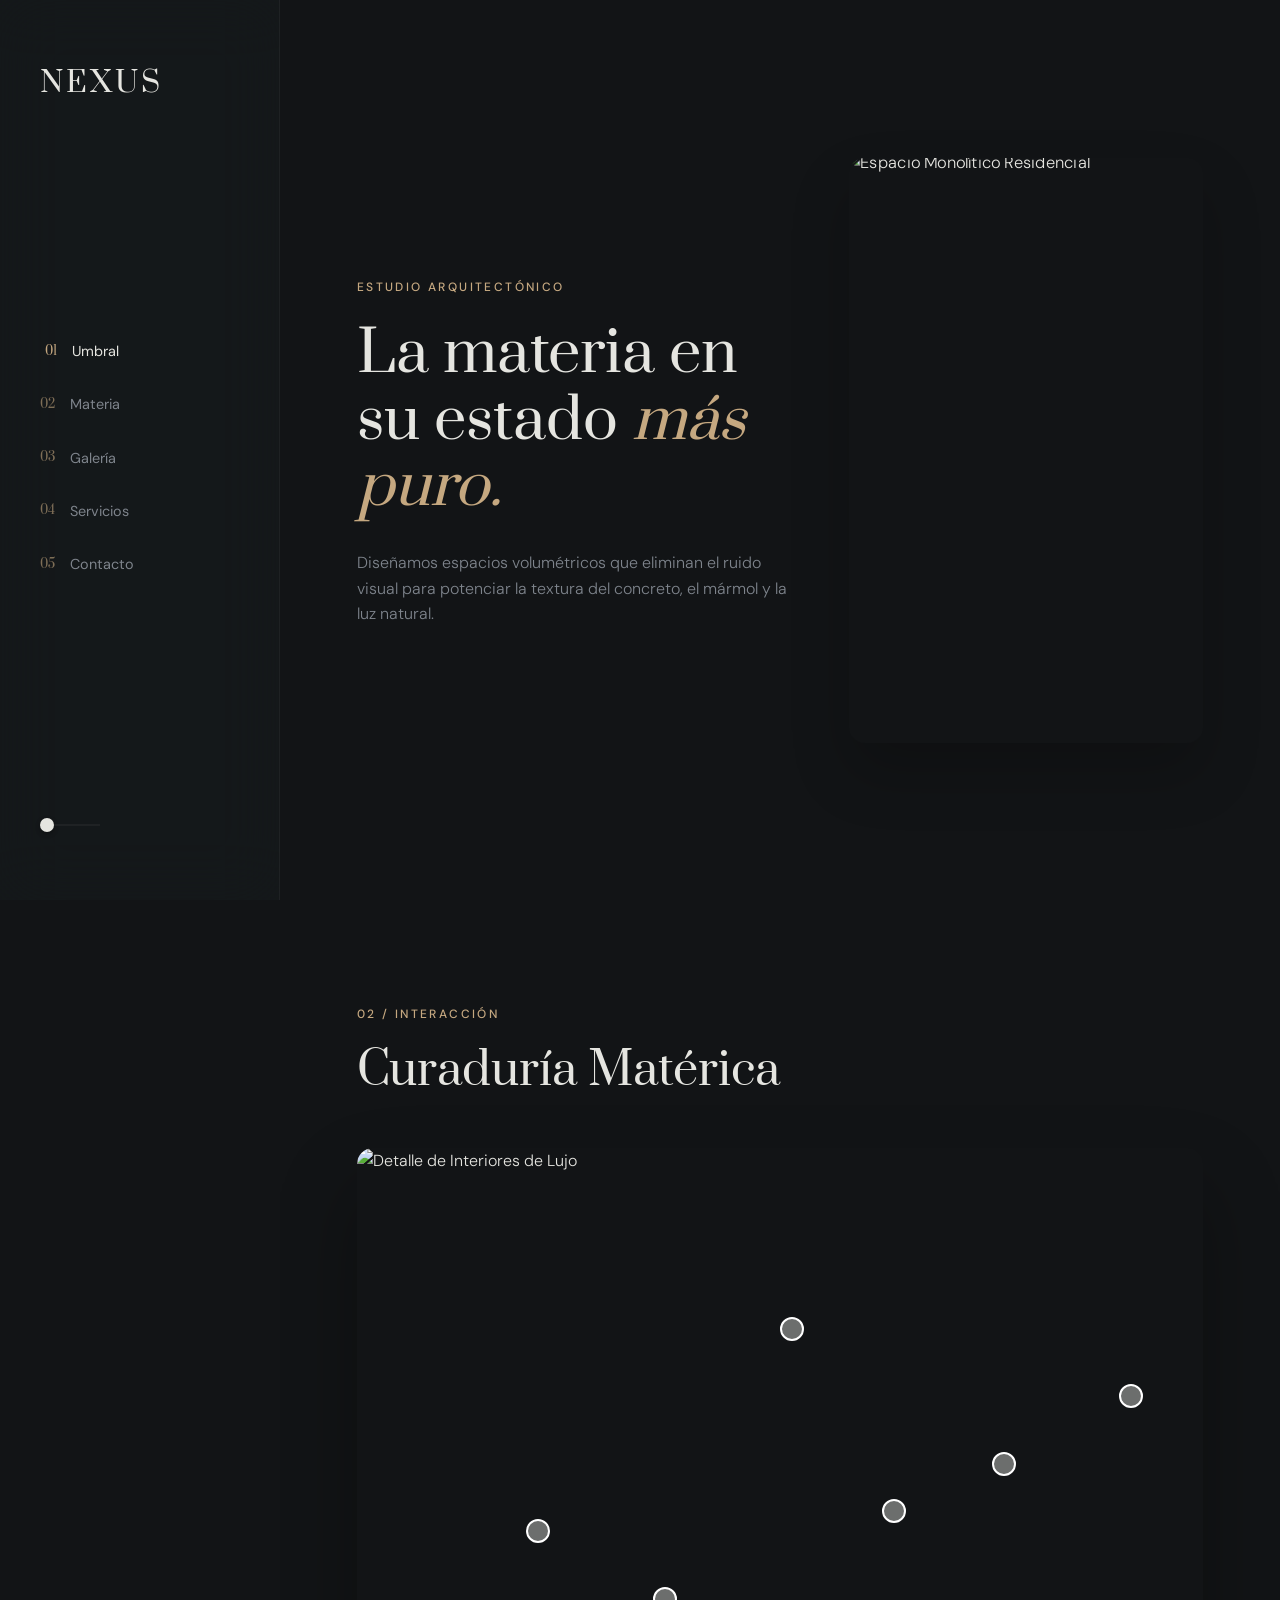
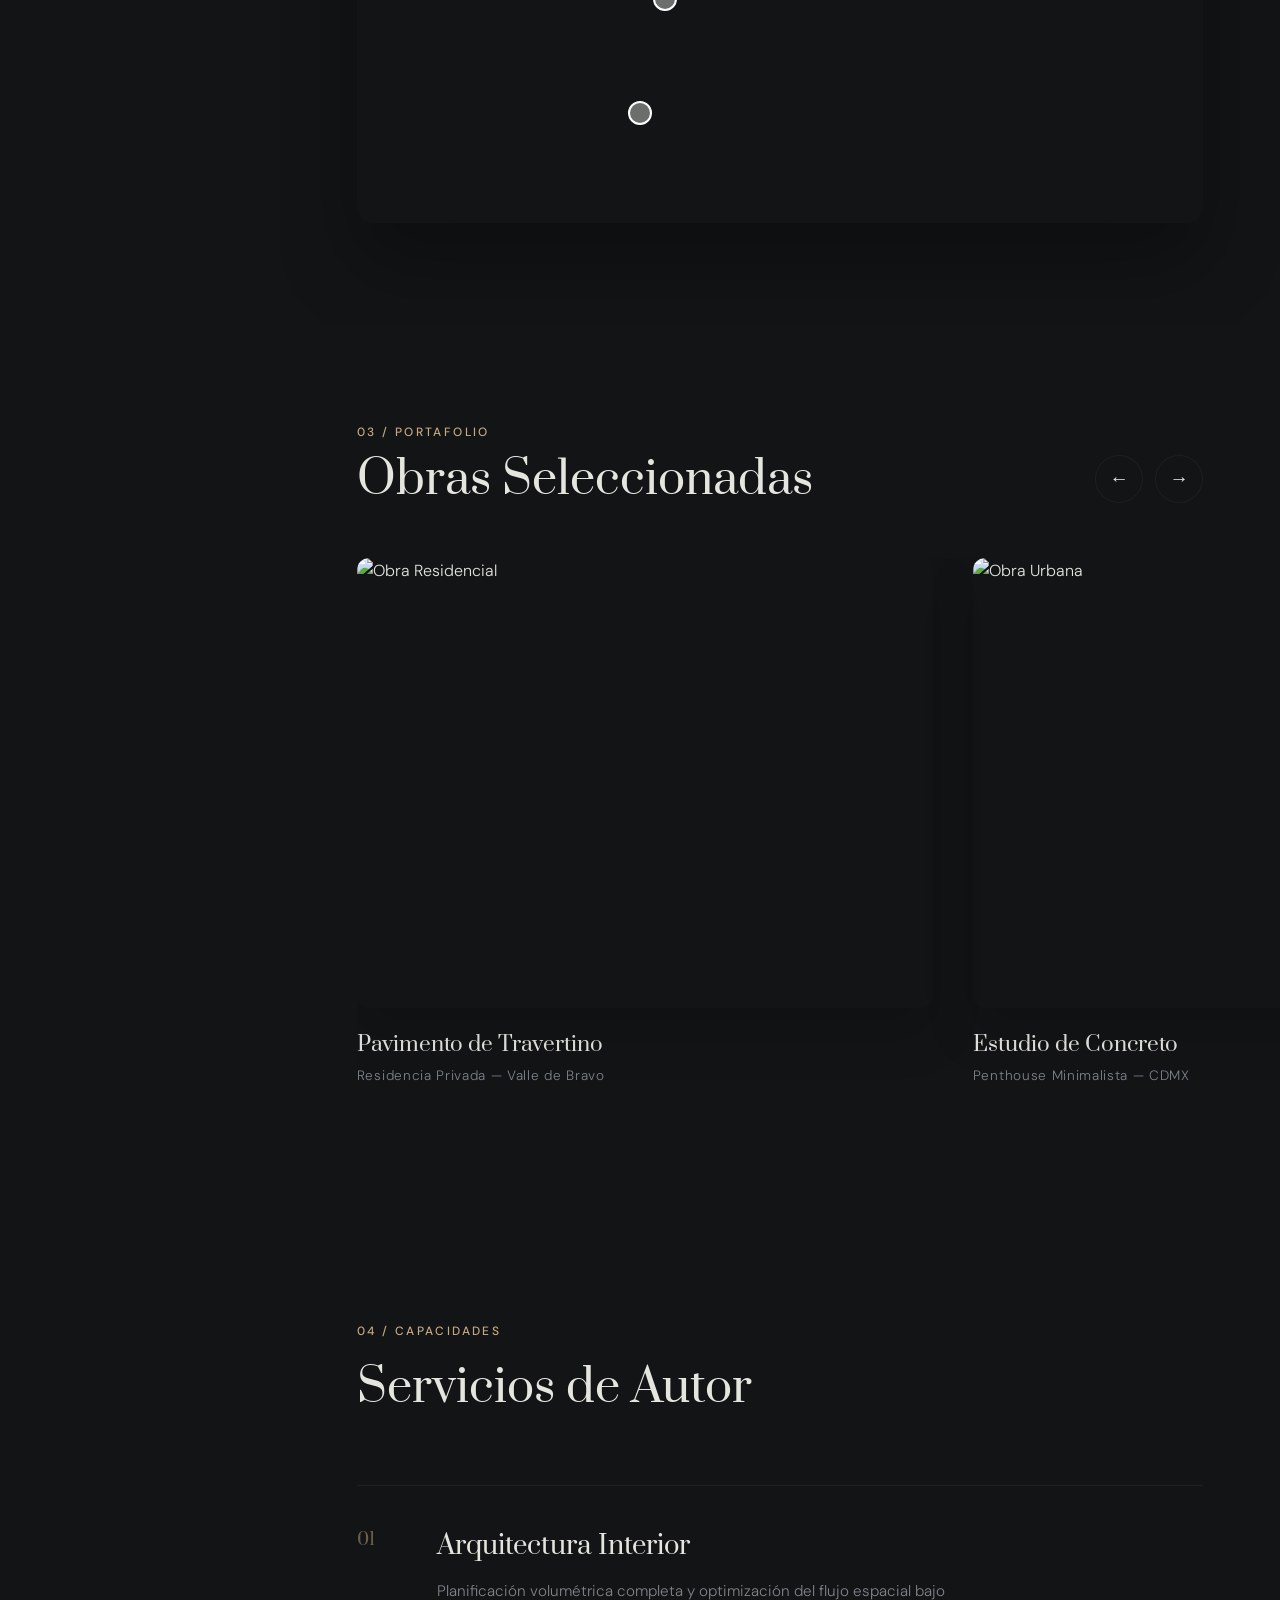
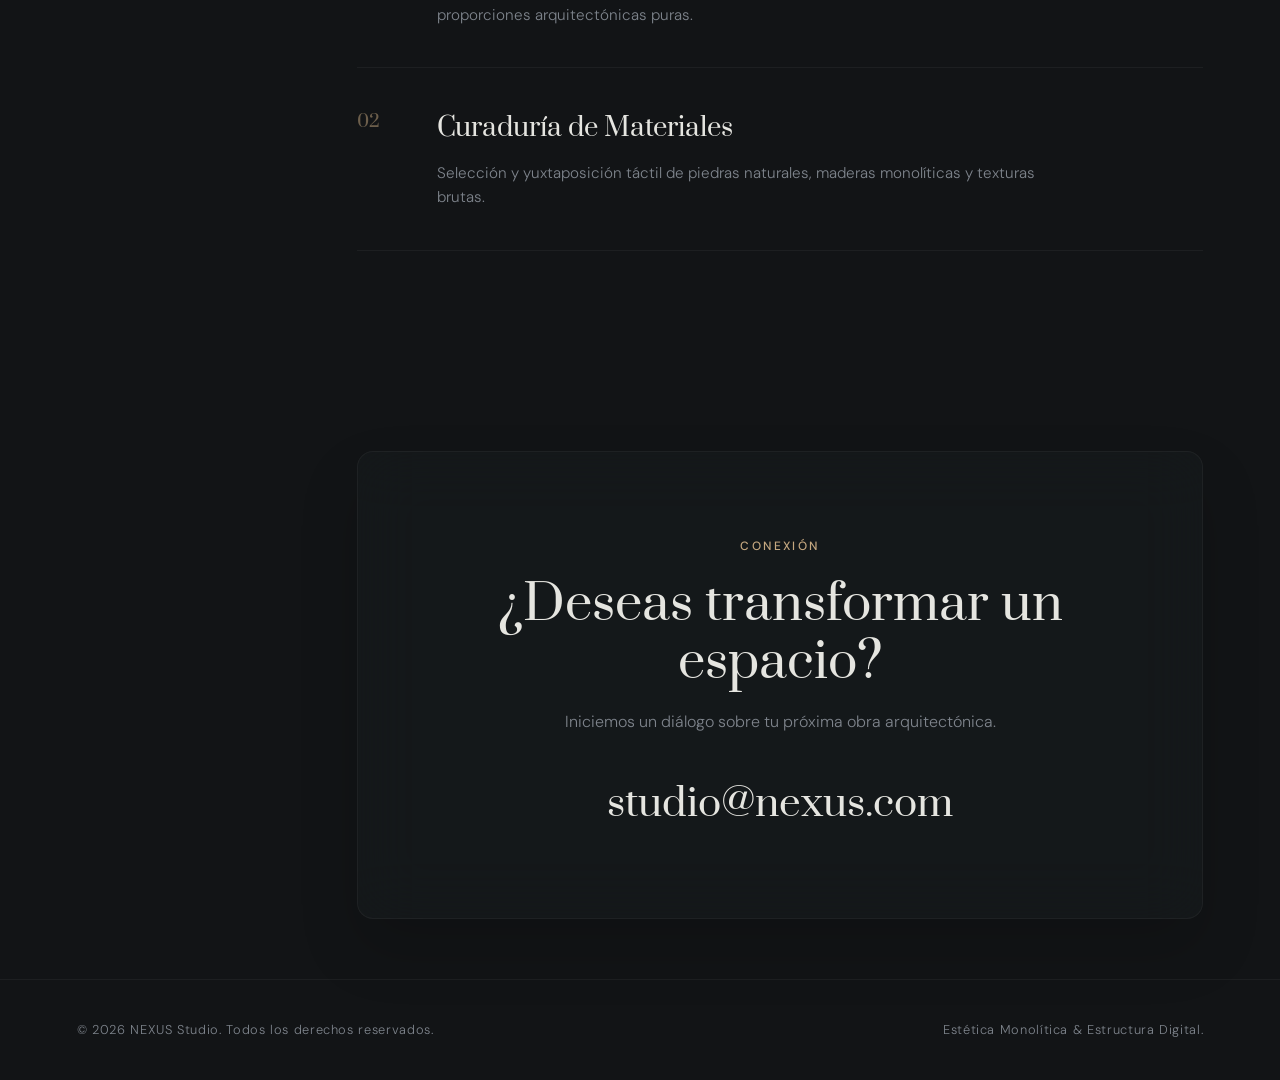
==== index.html @ de66841a "Update corrección de funcionalidad responsive" ====
<!DOCTYPE html>
<html lang="es">
<head>
    <meta charset="UTF-8">
    <meta name="viewport" content="width=device-width, initial-scale=1.0">
    <title>NEXUS — Arquitectura de Interiores Monolítica</title>
    <!-- Favicon SVG Nativo e Inmediato -->
    <link rel="icon" href="data:image/svg+xml,<svg xmlns=%22http://www.w3.org/2000/svg%22 viewBox=%220 0 100 100%22><text y=%22.9em%22 font-size=%2280%22 font-family=%22serif%22 fill=%22%23C5A880%22>N</text></svg>">
    
    <link rel="preconnect" href="https://fonts.googleapis.com">
    <link rel="preconnect" href="https://fonts.gstatic.com" crossorigin>
    <link href="https://fonts.googleapis.com/css2?family=DM+Sans:wght@300;400;500&family=Prata&display=swap" rel="stylesheet">
    <link rel="stylesheet" href="scss/main.css">
</head>
<body>

    <!-- Panel Lateral Estructural: Evolución del Liquid Glass -->
    <aside class="control-monolith">
        <div class="sidebar-brand">
            <a href="#">NEXUS</a>
        </div>
        
        <nav class="sidebar-nav">
            <ul class="nav-list">
                <li class="nav-entry active"><a href="#hero"><span class="nav-num">01</span> Umbral</a></li>
                <li class="nav-entry"><a href="#curator"><span class="nav-num">02</span> Materia</a></li>
                <li class="nav-entry"><a href="#cinematic"><span class="nav-num">03</span> Galería</a></li>
                <li class="nav-entry"><a href="#services"><span class="nav-num">04</span> Servicios</a></li>
                <li class="nav-entry"><a href="#contact"><span class="nav-num">05</span> Contacto</a></li>
            </ul>
        </nav>

        <div class="sidebar-footer">
            <button id="theme-toggle" class="system-switch" aria-label="Cambiar Entorno">
                <span class="switch-core"></span>
            </button>
        </div>
    </aside>

    <!-- Contenedor Principal de Contenido desplazado por el panel lateral -->
    <main class="viewport-wrapper">

        <!-- Umbral Principal (Hero Section) -->
        <section class="section-hero" id="hero">
            <div class="hero-monolith-layout">
                <div class="hero-text-block">
                    <span class="editorial-tag">Estudio Arquitectónico</span>
                    <h1 class="hero-main-title">La materia en su estado <span class="serif-accent">más puro.</span></h1>
                    <p class="hero-paragraph">Diseñamos espacios volumétricos que eliminan el ruido visual para potenciar la textura del concreto, el mármol y la luz natural.</p>
                </div>
                <div class="hero-showcase-frame">
                    <img src="https://images.unsplash.com/photo-1600585154340-be6161a56a0c?q=80&w=1400&auto=format&fit=crop" alt="Espacio Monolítico Residencial" class="hero-img">
                </div>
            </div>
        </section>

        <!-- El Curador de Materiales (Interactive Section) -->
        <!-- El Curador de Materiales (Interactive Section con múltiples Hotspots) -->
        <!-- El Curador de Materiales (7 Hotspots Estratégicos) -->
        <section class="section-curator" id="curator">
            <div class="curator-layout">
                <div class="curator-header">
                    <span class="section-number">02 / INTERACCIÓN</span>
                    <h2>Curaduría Matérica</h2>
                </div>
                
                <div class="interactive-canvas">
                    <img src="https://images.unsplash.com/photo-1600607687920-4e2a09cf159d?q=80&w=1200&auto=format&fit=crop" alt="Detalle de Interiores de Lujo" class="canvas-base-img">
                    
                    <!-- Hotspot 1: Mármol -->
                    <div class="material-hotspot invert-card" style="top: 65%; left: 35%;">
                        <div class="hotspot-pulse"></div>
                        <div class="hotspot-card">
                            <h4>Mármol Travertino</h4>
                            <p>Corte monolítico sin pulir extraído de canteras seleccionadas.</p>
                        </div>
                    </div>

                    <!-- Hotspot 2: Madera -->
                    <div class="material-hotspot" style="top: 45%; left: 75%;">
                        <div class="hotspot-pulse"></div>
                        <div class="hotspot-card">
                            <h4>Nogal Ahumado</h4>
                            <p>Paneles lineales con tratamiento mate de veta continua.</p>
                        </div>
                    </div>

                    <!-- Hotspot 3: Concreto -->
                    <div class="material-hotspot" style="top: 25%; left: 50%;">
                        <div class="hotspot-pulse"></div>
                        <div class="hotspot-card">
                            <h4>Concreto Expuesto</h4>
                            <p>Acabado enduido estructural con microtextura difusa.</p>
                        </div>
                    </div>

                    <!-- Hotspot 4: Acero (NUEVO - Escalera) -->
                    <div class="material-hotspot" style="top: 55%; left: 20%;">
                        <div class="hotspot-pulse"></div>
                        <div class="hotspot-card">
                            <h4>Acero Pavonado</h4>
                            <p>Perfilería estructural de alta resistencia con tratamiento anticorrosión oscuro.</p>
                        </div>
                    </div>

                    <!-- Hotspot 5: Vidrio (NUEVO - Ventanal) -->
                    <div class="material-hotspot invert-card" style="top: 35%; left: 90%;">
                        <div class="hotspot-pulse"></div>
                        <div class="hotspot-card">
                            <h4>Cristal Templado Acústico</h4>
                            <p>Panel térmico de doble capa con filtrado UV y control de transmitancia.</p>
                        </div>
                    </div>

                    <!-- Hotspot 6: Cerámica (NUEVO - Plato) -->
                    <div class="material-hotspot invert-card" style="top: 82%; left: 32%;">
                        <div class="hotspot-pulse"></div>
                        <div class="hotspot-card">
                            <h4>Cerámica Artesanal</h4>
                            <p>Piezas utilitarias modeladas a mano con esmalte mate de ceniza.</p>
                        </div>
                    </div>
                    <!-- Hotspot 7: Iluminación (NUEVO - Lámparas fondo) -->
                    <div class="material-hotspot" style="top: 52%; left: 62%;">
                        <div class="hotspot-pulse"></div>
                        <div class="hotspot-card">
                            <h4>Luminarias de Suspensión</h4>
                            <p>Cúpulas de aluminio torneado con baño negro mate texturizado.</p>
                        </div>
                    </div>
                </div>
            </div>
        </section>

        <!-- Galería Cinematográfica con Controles de Navegación -->
        <section class="section-cinematic" id="cinematic">
            <div class="cinematic-container">
                <div class="cinematic-header">
                    <div class="header-text-group">
                        <span class="section-number">03 / PORTAFOLIO</span>
                        <h2>Obras Seleccionadas</h2>
                    </div>
                    <!-- Controles de navegación a la misma altura en el extremo derecho -->
                    <div class="cinematic-controls">
                        <button id="track-prev" class="ctrl-btn" aria-label="Anterior">←</button>
                        <button id="track-next" class="ctrl-btn" aria-label="Siguiente">→</button>
                    </div>
                </div>
                
                <div class="cinematic-track" id="portfolio-track">
                    <article class="cinematic-item">
                        <div class="cinematic-image-ctx">
                            <img src="https://images.unsplash.com/photo-1600210492486-724fe5c67fb0?q=80&w=1000&auto=format&fit=crop" alt="Obra Residencial">
                        </div>
                        <div class="cinematic-meta">
                            <h3>Pavimento de Travertino</h3>
                            <p>Residencia Privada — Valle de Bravo</p>
                        </div>
                    </article>

                    <article class="cinematic-item">
                        <div class="cinematic-image-ctx">
                            <img src="https://images.unsplash.com/photo-1600607687939-ce8a6c25118c?q=80&w=1000&auto=format&fit=crop" alt="Obra Urbana">
                        </div>
                        <div class="cinematic-meta">
                            <h3>Estudio de Concreto</h3>
                            <p>Penthouse Minimalista — CDMX</p>
                        </div>
                    </article>

                    <article class="cinematic-item">
                        <div class="cinematic-image-ctx">
                            <img src="https://images.unsplash.com/photo-1600566753190-17f0baa2a6c3?q=80&w=1000&auto=format&fit=crop" alt="Obra Comercial">
                        </div>
                        <div class="cinematic-meta">
                            <h3>Volúmenes Puros</h3>
                            <p>Galería de Arte — Guadalajara</p>
                        </div>
                    </article>
                </div>
            </div>
        </section>

        <!-- Capacidades y Servicios -->
        <section class="section-services" id="services">
            <div class="services-container">
                <div class="services-header">
                    <span class="section-number">04 / CAPACIDADES</span>
                    <h2>Servicios de Autor</h2>
                </div>
                
                <div class="services-wrapper">
                    <div class="service-block">
                        <span class="service-index">01</span>
                        <div class="service-body">
                            <h3>Arquitectura Interior</h3>
                            <p>Planificación volumétrica completa y optimización del flujo espacial bajo proporciones arquitectónicas puras.</p>
                        </div>
                    </div>

                    <div class="service-block">
                        <span class="service-index">02</span>
                        <div class="service-body">
                            <h3>Curaduría de Materiales</h3>
                            <p>Selección y yuxtaposición táctil de piedras naturales, maderas monolíticas y texturas brutas.</p>
                        </div>
                    </div>
                </div>
            </div>
        </section>

        <!-- Bloque de Cierre y Contacto -->
        <section class="section-contact" id="contact">
            <div class="contact-card-wrapper">
                <span class="contact-tag">CONEXIÓN</span>
                <h2 class="contact-headline">¿Deseas transformar un espacio?</h2>
                <p class="contact-sub">Iniciemos un diálogo sobre tu próxima obra arquitectónica.</p>
                <a href="mailto:studio@nexus.com" class="contact-link-action">studio@nexus.com</a>
            </div>
        </section>

    </main>

    <!-- Footer Conectado al Eje -->
    <footer class="main-footer">
        <div class="footer-layout">
            <p class="footer-copy">© 2026 NEXUS Studio. Todos los derechos reservados.</p>
            <p class="footer-tagline">Estética Monolítica & Estructura Digital.</p>
        </div>
    </footer>

    <script src="assets/js/main.js"></script>
</body>
</html>
---- scss/main.css ----
:root {
  --bg-color: #121416;
  --surface-color: #1A1D20;
  --text-main: #E5E5E0;
  --text-muted: #7E848C;
  --accent-color: #C5A880;
  --glass-bg: rgba(26, 29, 32, 0.45);
  --glass-border: rgba(229, 229, 224, 0.05);
  --glass-blur: 30px;
}

[data-theme=light] {
  --bg-color: #F4F3EF;
  --surface-color: #EAE8E2;
  --text-main: #191B1D;
  --text-muted: #686E75;
  --accent-color: #9E7F55;
  --glass-bg: rgba(234, 232, 226, 0.45);
  --glass-border: rgba(25, 27, 29, 0.06);
  --glass-blur: 30px;
}

:root {
  --bg-color: #121416;
  --surface-color: #1A1D20;
  --text-main: #E5E5E0;
  --text-muted: #7E848C;
  --accent-color: #C5A880;
  --glass-bg: rgba(26, 29, 32, 0.45);
  --glass-border: rgba(229, 229, 224, 0.05);
  --glass-blur: 30px;
}

[data-theme=light] {
  --bg-color: #F4F3EF;
  --surface-color: #EAE8E2;
  --text-main: #191B1D;
  --text-muted: #686E75;
  --accent-color: #9E7F55;
  --glass-bg: rgba(234, 232, 226, 0.45);
  --glass-border: rgba(25, 27, 29, 0.06);
  --glass-blur: 30px;
}

html {
  scroll-behavior: smooth;
  box-sizing: border-box;
  background-color: var(--bg-color);
  transition: background-color 0.5s cubic-bezier(0.25, 1, 0.5, 1);
}

*, *:before, *:after {
  box-sizing: inherit;
  margin: 0;
  padding: 0;
}

body {
  background-color: var(--bg-color);
  color: var(--text-main);
  font-family: "DM Sans", sans-serif;
  font-weight: 300;
  line-height: 1.6;
  overflow-x: hidden;
  -webkit-font-smoothing: antialiased;
  -moz-osx-font-smoothing: grayscale;
  transition: background-color 0.5s cubic-bezier(0.25, 1, 0.5, 1), color 0.5s cubic-bezier(0.25, 1, 0.5, 1);
}

.viewport-wrapper {
  margin-left: 280px;
  width: calc(100% - 280px);
  transition: all 0.6s cubic-bezier(0.25, 1, 0.5, 1);
}

@media (max-width: 992px) {
  .viewport-wrapper {
    margin-left: 280px;
    width: calc(100% - 280px);
    transition: margin-left 0.6s cubic-bezier(0.25, 1, 0.5, 1), width 0.6s cubic-bezier(0.25, 1, 0.5, 1);
  }
  .control-monolith.collapsed + .viewport-wrapper {
    margin-left: 90px;
    width: calc(100% - 90px);
  }
}
img {
  max-width: 100%;
  height: auto;
  display: block;
}

a {
  color: inherit;
  text-decoration: none;
  cursor: pointer;
}

@media (max-width: 992px) {
  .viewport-wrapper {
    margin-left: 0 !important;
    width: 100% !important;
    padding-top: 70px;
    transition: none !important;
  }
  .control-monolith.collapsed + .viewport-wrapper {
    margin-left: 0 !important;
    width: 100% !important;
  }
}
.control-monolith {
  position: fixed;
  top: 0;
  left: 0;
  width: 280px;
  height: 100vh;
  z-index: 2000;
  display: flex;
  flex-direction: column;
  justify-content: space-between;
  padding: 60px 40px;
  background: var(--glass-bg);
  backdrop-filter: blur(var(--glass-blur));
  -webkit-backdrop-filter: blur(var(--glass-blur));
  border-right: 1px solid var(--glass-border);
  transition: all 0.6s cubic-bezier(0.25, 1, 0.5, 1);
}
.control-monolith .sidebar-brand {
  overflow: hidden;
  white-space: nowrap;
}
.control-monolith .sidebar-brand a {
  font-family: "Prata", serif;
  font-size: 1.8rem;
  letter-spacing: 0.1em;
  color: var(--text-main);
  display: inline-block;
  transition: all 0.6s cubic-bezier(0.25, 1, 0.5, 1);
}
.control-monolith .sidebar-brand a::after {
  content: "";
  display: none;
}
.control-monolith .sidebar-nav .nav-list {
  list-style: none;
  display: flex;
  flex-direction: column;
  gap: 30px;
}
.control-monolith .sidebar-nav .nav-entry a {
  display: flex;
  align-items: center;
  gap: 15px;
  font-family: "DM Sans", sans-serif;
  font-size: 0.9rem;
  font-weight: 400;
  color: var(--text-muted);
  transition: all 0.6s cubic-bezier(0.25, 1, 0.5, 1);
}
.control-monolith .sidebar-nav .nav-entry a .nav-num {
  font-family: "Prata", serif;
  font-size: 0.75rem;
  color: var(--accent-color);
  opacity: 0.6;
  transition: all 0.6s cubic-bezier(0.25, 1, 0.5, 1);
}
.control-monolith .sidebar-nav .nav-entry:hover a, .control-monolith .sidebar-nav .nav-entry.active a {
  color: var(--text-main);
  transform: translateX(5px);
}
.control-monolith .sidebar-nav .nav-entry:hover a .nav-num, .control-monolith .sidebar-nav .nav-entry.active a .nav-num {
  opacity: 1;
}
.control-monolith .sidebar-footer {
  display: flex;
  align-items: center;
  width: 100%;
}
.control-monolith .sidebar-footer .system-switch {
  background: transparent;
  border: none;
  width: 60px;
  height: 30px;
  cursor: pointer;
  display: flex;
  align-items: center;
  position: relative;
  padding: 0;
}
.control-monolith .sidebar-footer .system-switch::before {
  content: "";
  position: absolute;
  width: 100%;
  height: 2px;
  background-color: var(--glass-border);
  left: 0;
  transition: all 0.6s cubic-bezier(0.25, 1, 0.5, 1);
}
.control-monolith .sidebar-footer .system-switch .switch-core {
  width: 14px;
  height: 14px;
  border-radius: 50%;
  background-color: var(--text-main);
  position: absolute;
  left: 0;
  transition: transform 0.5s cubic-bezier(0.25, 1, 0.5, 1), background-color 0.5s ease;
  box-shadow: 0 2px 5px rgba(0, 0, 0, 0.3);
}
.control-monolith .sidebar-footer .system-switch:hover::before {
  background-color: var(--text-muted);
}

[data-theme=light] .system-switch .switch-core {
  transform: translateX(46px);
  background-color: var(--accent-color);
}

.control-monolith.collapsed {
  width: 90px;
  padding: 60px 20px;
  align-items: center;
}
.control-monolith.collapsed .sidebar-brand a {
  font-size: 0;
}
.control-monolith.collapsed .sidebar-brand a::after {
  content: "N";
  font-size: 1.8rem;
  display: inline-block;
  color: var(--accent-color);
  font-family: "Prata", serif;
}
.control-monolith.collapsed .sidebar-nav .nav-entry a {
  font-size: 0;
}
.control-monolith.collapsed .sidebar-nav .nav-entry a .nav-num {
  font-size: 0.9rem;
  opacity: 0.5;
}
.control-monolith.collapsed .sidebar-nav .nav-entry.active a .nav-num {
  opacity: 1;
  color: var(--accent-color);
}
.control-monolith.collapsed .sidebar-footer {
  justify-content: center;
}
.control-monolith.collapsed .sidebar-footer .system-switch {
  width: 40px;
}
.control-monolith.collapsed .sidebar-footer .system-switch::before {
  width: 100%;
}

[data-theme=light] .control-monolith.collapsed .system-switch .switch-core {
  transform: translateX(26px);
}

@media (max-width: 992px) {
  .control-monolith {
    position: fixed !important;
    top: 0;
    left: 0;
    width: 100% !important;
    height: 70px !important;
    flex-direction: row !important;
    align-items: center !important;
    padding: 0 20px !important;
    border-right: none !important;
    border-bottom: 1px solid var(--glass-border) !important;
    background: var(--bg-color) !important;
    opacity: 0.95;
    backdrop-filter: blur(15px);
    -webkit-backdrop-filter: blur(15px);
  }
  .control-monolith .sidebar-brand a {
    color: var(--text-main) !important;
    font-size: 1.4rem !important;
  }
  .control-monolith .sidebar-brand a::after {
    display: none !important;
  }
  .control-monolith .sidebar-nav {
    display: none !important;
  }
  .control-monolith .sidebar-footer {
    margin-left: auto;
    width: auto !important;
  }
  .control-monolith .sidebar-footer .system-switch {
    width: 50px !important;
    height: 24px !important;
  }
  .control-monolith .sidebar-footer .system-switch::before {
    height: 2px !important;
  }
  .control-monolith .sidebar-footer .system-switch .switch-core {
    width: 12px !important;
    height: 12px !important;
  }
  [data-theme=light] .control-monolith .system-switch .switch-core {
    transform: translateX(38px) !important;
  }
}
.section-hero {
  position: relative;
  width: 100%;
  min-height: 100vh;
  display: flex;
  align-items: center;
  padding: 80px min(6vw, 100px);
  overflow: hidden;
}
.section-hero .hero-monolith-layout {
  display: grid;
  grid-template-columns: 1.1fr 0.9fr;
  gap: 60px;
  align-items: center;
  width: 100%;
}
.section-hero .hero-text-block {
  max-width: 620px;
}
.section-hero .hero-text-block .editorial-tag {
  font-family: "DM Sans", sans-serif;
  text-transform: uppercase;
  letter-spacing: 0.2em;
  font-size: 0.75rem;
  font-weight: 500;
  color: var(--accent-color);
  display: inline-block;
  margin-bottom: 24px;
}
.section-hero .hero-text-block .hero-main-title {
  font-family: "Prata", serif;
  font-size: clamp(2.5rem, 4.5vw, 4.2rem);
  font-weight: 400;
  line-height: 1.15;
  color: var(--text-main);
  margin-bottom: 30px;
}
.section-hero .hero-text-block .hero-main-title .serif-accent {
  font-style: italic;
  font-family: "Prata", serif;
  color: var(--accent-color);
}
.section-hero .hero-text-block .hero-paragraph {
  font-family: "DM Sans", sans-serif;
  font-size: clamp(1rem, 1.2vw, 1.15rem);
  color: var(--text-muted);
  max-width: 480px;
}
.section-hero .hero-showcase-frame {
  position: relative;
  width: 100%;
  height: clamp(400px, 65vh, 700px);
  overflow: hidden;
  border-radius: 16px;
  box-shadow: 0 30px 60px rgba(0, 0, 0, 0.2);
}
.section-hero .hero-showcase-frame .hero-img {
  width: 100%;
  height: 100%;
  object-fit: cover;
  transform: scale(1.03);
  transition: all 0.6s cubic-bezier(0.25, 1, 0.5, 1);
}
.section-hero .hero-showcase-frame:hover .hero-img {
  transform: scale(1);
}

@media (max-width: 992px) {
  .section-hero {
    padding-top: 130px;
  }
  .section-hero .hero-monolith-layout {
    grid-template-columns: 1fr;
    gap: 40px;
  }
  .section-hero .hero-text-block {
    max-width: 100%;
  }
  .section-hero .hero-showcase-frame {
    height: 45vh;
  }
}
@media (max-width: 992px) {
  .section-hero {
    padding: 40px 20px !important;
  }
  .section-hero .hero-monolith-layout {
    flex-direction: column !important;
    gap: 30px;
  }
  .section-hero .hero-text-block {
    width: 100% !important;
    padding-right: 0 !important;
  }
  .section-hero .hero-text-block h1.hero-main-title {
    font-size: clamp(2.2rem, 8vw, 3rem) !important;
    line-height: 1.15;
  }
  .section-hero .hero-text-block .hero-paragraph {
    font-size: 1rem !important;
    margin-top: 15px;
  }
  .section-hero .hero-showcase-frame {
    width: 100% !important;
    height: 380px !important;
  }
}
.section-curator {
  position: relative;
  width: 100%;
  padding: 100px min(6vw, 100px);
  background-color: var(--bg-color);
  overflow: hidden;
}
.section-curator .curator-layout {
  width: 100%;
  display: flex;
  flex-direction: column;
  gap: 40px;
}
.section-curator .curator-header .section-number {
  font-family: "DM Sans", sans-serif;
  text-transform: uppercase;
  letter-spacing: 0.2em;
  font-size: 0.75rem;
  font-weight: 500;
  color: var(--accent-color);
  display: inline-block;
  margin-bottom: 12px;
}
.section-curator .curator-header h2 {
  font-family: "Prata", serif;
  font-size: clamp(2rem, 3.5vw, 3rem);
  font-weight: 400;
  color: var(--text-main);
}
.section-curator .interactive-canvas {
  position: relative;
  width: 100%;
  height: clamp(500px, 75vh, 800px);
  border-radius: 16px;
  overflow: hidden;
  box-shadow: 0 40px 80px rgba(0, 0, 0, 0.3);
}
.section-curator .interactive-canvas .canvas-base-img {
  width: 100%;
  height: 100%;
  object-fit: cover;
}
.section-curator .interactive-canvas .material-hotspot {
  position: absolute;
  z-index: 1;
}
.section-curator .interactive-canvas .material-hotspot .hotspot-pulse {
  width: 24px;
  height: 24px;
  border-radius: 50%;
  background: rgba(244, 244, 240, 0.4);
  border: 2px solid #ffffff;
  cursor: pointer;
  position: relative;
  transition: all 0.6s cubic-bezier(0.25, 1, 0.5, 1);
}
.section-curator .interactive-canvas .material-hotspot .hotspot-pulse::after {
  content: "";
  position: absolute;
  top: -10px;
  left: -10px;
  right: -10px;
  bottom: -10px;
  border-radius: 50%;
  border: 1px solid #ffffff;
  opacity: 0;
  animation: pulse-ring 3s cubic-bezier(0.215, 0.61, 0.355, 1) infinite;
}
.section-curator .interactive-canvas .material-hotspot .hotspot-card {
  position: absolute;
  top: -40px;
  left: 40px;
  width: 280px;
  padding: 20px;
  border-radius: 12px;
  background: rgba(18, 20, 22, 0.96);
  backdrop-filter: blur(20px);
  -webkit-backdrop-filter: blur(20px);
  border: 1px solid rgba(255, 255, 255, 0.12);
  opacity: 0;
  visibility: hidden;
  pointer-events: none;
  transform: translateX(15px);
  transition: all 0.6s cubic-bezier(0.25, 1, 0.5, 1);
  box-shadow: 0 30px 60px rgba(0, 0, 0, 0.5);
}
.section-curator .interactive-canvas .material-hotspot .hotspot-card h4 {
  font-family: "Prata", serif;
  font-size: 1.1rem;
  color: #F4F4F0;
  margin-bottom: 8px;
  font-weight: 400;
}
.section-curator .interactive-canvas .material-hotspot .hotspot-card p {
  font-family: "DM Sans", sans-serif;
  font-size: 0.85rem;
  color: #DBDBD6;
  line-height: 1.5;
  font-weight: 400;
}
.section-curator .interactive-canvas .material-hotspot.invert-card .hotspot-card {
  top: auto;
  bottom: 40px;
  left: 50%;
  transform: translateX(-50%) translateY(-15px);
}
.section-curator .interactive-canvas .material-hotspot:hover .hotspot-pulse {
  background: var(--accent-color);
  border-color: var(--accent-color);
  transform: scale(1.1);
}
.section-curator .interactive-canvas .material-hotspot:hover:not(.invert-card) .hotspot-card {
  opacity: 1;
  visibility: visible;
  transform: translateX(0);
}
.section-curator .interactive-canvas .material-hotspot.invert-card:hover .hotspot-card {
  opacity: 1;
  visibility: visible;
  transform: translateX(-50%) translateY(0);
}

[data-theme=light] .material-hotspot .hotspot-card {
  background: rgba(244, 243, 239, 0.96);
  border: 1px solid rgba(0, 0, 0, 0.12);
}
[data-theme=light] .material-hotspot .hotspot-card h4 {
  color: #191B1D;
}
[data-theme=light] .material-hotspot .hotspot-card p {
  color: #3A3E44;
}

@keyframes pulse-ring {
  0% {
    transform: scale(0.5);
    opacity: 0;
  }
  50% {
    opacity: 0.5;
  }
  100% {
    transform: scale(1.5);
    opacity: 0;
  }
}
@media (max-width: 992px) {
  .section-curator {
    padding: 60px 30px;
  }
  .section-curator .interactive-canvas {
    height: 50vh;
  }
}
@media (max-width: 992px) {
  .section-curator {
    padding: 40px 20px !important;
  }
  .section-curator .interactive-canvas {
    height: 480px !important;
    margin-top: 10px;
  }
  .section-curator .material-hotspot .hotspot-card {
    position: fixed !important;
    top: auto !important;
    bottom: 20px !important;
    left: 50% !important;
    transform: translateX(-50%) translateY(0) !important;
    width: calc(100% - 40px) !important;
    max-width: 280px !important;
    z-index: 100;
    box-shadow: 0 15px 30px rgba(0, 0, 0, 0.3);
  }
  .section-curator .material-hotspot:hover .hotspot-card {
    transform: translateX(-50%) translateY(0) !important;
  }
  .section-curator .material-hotspot.invert-card:hover .hotspot-card {
    transform: translateX(-50%) translateY(0) !important;
  }
}
.section-cinematic {
  position: relative;
  width: 100%;
  padding: 100px 0 100px min(6vw, 100px);
  background-color: var(--bg-color);
  overflow: hidden;
}
.section-cinematic .cinematic-container {
  width: 100%;
  display: flex;
  flex-direction: column;
  gap: 50px;
}
.section-cinematic .cinematic-header {
  display: flex;
  justify-content: space-between;
  align-items: flex-end;
  padding-right: min(6vw, 100px);
  width: 100%;
}
.section-cinematic .cinematic-header .header-text-group {
  display: flex;
  flex-direction: column;
  gap: 12px;
}
.section-cinematic .cinematic-header .header-text-group .section-number {
  font-family: "DM Sans", sans-serif;
  text-transform: uppercase;
  letter-spacing: 0.2em;
  font-size: 0.75rem;
  font-weight: 500;
  color: var(--accent-color);
  display: inline-block;
}
.section-cinematic .cinematic-header .header-text-group h2 {
  font-family: "Prata", serif;
  font-size: clamp(2rem, 3.5vw, 3rem);
  font-weight: 400;
  color: var(--text-main);
  line-height: 1.2;
}
.section-cinematic .cinematic-header .cinematic-controls {
  display: flex;
  gap: 12px;
  margin-bottom: 5px;
}
.section-cinematic .cinematic-header .cinematic-controls .ctrl-btn {
  background: transparent;
  border: 1px solid var(--glass-border);
  color: var(--text-main);
  width: 48px;
  height: 48px;
  border-radius: 50%;
  cursor: pointer;
  display: flex;
  align-items: center;
  justify-content: center;
  font-size: 1.2rem;
  transition: all 0.6s cubic-bezier(0.25, 1, 0.5, 1);
}
.section-cinematic .cinematic-header .cinematic-controls .ctrl-btn:hover {
  border-color: var(--text-main);
  background-color: var(--text-main);
  color: var(--bg-color);
}
.section-cinematic .cinematic-track {
  display: flex;
  gap: 40px;
  overflow-x: auto;
  padding-bottom: 30px;
  padding-right: min(6vw, 100px);
  scrollbar-width: none;
  -webkit-overflow-scrolling: touch;
}
.section-cinematic .cinematic-track::-webkit-scrollbar {
  display: none;
}
.section-cinematic .cinematic-item {
  flex: 0 0 clamp(350px, 45vw, 650px);
  display: flex;
  flex-direction: column;
  gap: 20px;
}
.section-cinematic .cinematic-item .cinematic-image-ctx {
  position: relative;
  width: 100%;
  height: clamp(300px, 50vh, 500px);
  border-radius: 12px;
  overflow: hidden;
  box-shadow: 0 25px 50px rgba(0, 0, 0, 0.15);
}
.section-cinematic .cinematic-item .cinematic-image-ctx img {
  width: 100%;
  height: 100%;
  object-fit: cover;
  transform: scale(1);
  transition: transform 0.7s cubic-bezier(0.25, 1, 0.5, 1);
}
.section-cinematic .cinematic-item .cinematic-meta h3 {
  font-family: "Prata", serif;
  font-size: 1.3rem;
  font-weight: 400;
  color: var(--text-main);
  margin-bottom: 4px;
}
.section-cinematic .cinematic-item .cinematic-meta p {
  font-family: "DM Sans", sans-serif;
  font-size: 0.85rem;
  color: var(--text-muted);
  letter-spacing: 0.05em;
}
.section-cinematic .cinematic-item:hover .cinematic-image-ctx img {
  transform: scale(1.04);
}

@media (max-width: 992px) {
  .section-cinematic {
    padding: 60px 0 60px 30px;
  }
  .section-cinematic .cinematic-container {
    gap: 30px;
  }
  .section-cinematic .cinematic-track {
    gap: 20px;
    padding-right: 30px;
  }
  .section-cinematic .cinematic-item {
    flex: 0 0 280px;
  }
  .section-cinematic .cinematic-item .cinematic-image-ctx {
    height: 35vh;
  }
}
.section-services {
  position: relative;
  width: 100%;
  padding: 100px min(6vw, 100px);
  background-color: var(--bg-color);
}
.section-services .services-container {
  width: 100%;
  display: flex;
  flex-direction: column;
  gap: 60px;
}
.section-services .services-header .section-number {
  font-family: "DM Sans", sans-serif;
  text-transform: uppercase;
  letter-spacing: 0.2em;
  font-size: 0.75rem;
  font-weight: 500;
  color: var(--accent-color);
  display: inline-block;
  margin-bottom: 12px;
}
.section-services .services-header h2 {
  font-family: "Prata", serif;
  font-size: clamp(2rem, 3.5vw, 3rem);
  font-weight: 400;
  color: var(--text-main);
}
.section-services .services-wrapper {
  display: flex;
  flex-direction: column;
  width: 100%;
  border-top: 1px solid var(--glass-border);
}
.section-services .service-block {
  display: grid;
  grid-template-columns: 80px 1fr;
  padding: 40px 0;
  border-bottom: 1px solid var(--glass-border);
  transition: all 0.6s cubic-bezier(0.25, 1, 0.5, 1);
}
.section-services .service-block .service-index {
  font-family: "Prata", serif;
  font-size: 1.1rem;
  color: var(--accent-color);
  opacity: 0.5;
  transition: all 0.6s cubic-bezier(0.25, 1, 0.5, 1);
}
.section-services .service-block .service-body h3 {
  font-family: "Prata", serif;
  font-size: 1.6rem;
  font-weight: 400;
  color: var(--text-main);
  margin-bottom: 12px;
  transition: all 0.6s cubic-bezier(0.25, 1, 0.5, 1);
}
.section-services .service-block .service-body p {
  font-family: "DM Sans", sans-serif;
  font-size: 0.95rem;
  color: var(--text-muted);
  max-width: 600px;
  line-height: 1.6;
}
.section-services .service-block:hover {
  padding-left: 20px;
}
.section-services .service-block:hover .service-index {
  opacity: 1;
  transform: translateX(-5px);
}
.section-services .service-block:hover .service-body h3 {
  color: var(--accent-color);
}

@media (max-width: 992px) {
  .section-services {
    padding: 60px 30px;
  }
  .section-services .service-block {
    grid-template-columns: 40px 1fr;
    padding: 30px 0;
  }
}
.section-contact {
  position: relative;
  width: 100%;
  padding: 100px min(6vw, 100px) 60px min(6vw, 100px);
  background-color: var(--bg-color);
}
.section-contact .contact-card-wrapper {
  width: 100%;
  padding: 80px 40px;
  border-radius: 16px;
  background: var(--glass-bg);
  backdrop-filter: blur(var(--glass-blur));
  -webkit-backdrop-filter: blur(var(--glass-blur));
  border-right: 1px solid var(--glass-border);
  border: 1px solid var(--glass-border);
  text-align: center;
  box-shadow: 0 30px 60px rgba(0, 0, 0, 0.15);
}
.section-contact .contact-card-wrapper .contact-tag {
  font-family: "DM Sans", sans-serif;
  text-transform: uppercase;
  letter-spacing: 0.2em;
  font-size: 0.75rem;
  font-weight: 500;
  color: var(--accent-color);
  display: inline-block;
  margin-bottom: 20px;
}
.section-contact .contact-card-wrapper .contact-headline {
  font-family: "Prata", serif;
  font-size: clamp(2rem, 3.8vw, 3.4rem);
  font-weight: 400;
  color: var(--text-main);
  margin-bottom: 16px;
  line-height: 1.2;
}
.section-contact .contact-card-wrapper .contact-sub {
  font-family: "DM Sans", sans-serif;
  font-size: 1rem;
  color: var(--text-muted);
  margin-bottom: 40px;
}
.section-contact .contact-card-wrapper .contact-link-action {
  font-family: "Prata", serif;
  font-size: clamp(1.5rem, 3vw, 2.5rem);
  color: var(--text-main);
  display: inline-block;
  transition: all 0.6s cubic-bezier(0.25, 1, 0.5, 1);
  border-bottom: 2px solid transparent;
}
.section-contact .contact-card-wrapper .contact-link-action:hover {
  color: var(--accent-color);
  border-bottom-color: var(--accent-color);
  transform: translateY(-2px);
}

.main-footer {
  width: 100%;
  padding: 40px min(6vw, 100px);
  background-color: var(--bg-color);
  border-top: 1px solid var(--glass-border);
}
.main-footer .footer-layout {
  display: flex;
  justify-content: space-between;
  align-items: center;
  flex-wrap: wrap;
  gap: 20px;
  width: 100%;
  font-family: "DM Sans", sans-serif;
  font-size: 0.8rem;
  color: var(--text-muted);
  letter-spacing: 0.05em;
}

@media (max-width: 992px) {
  .section-contact {
    padding: 60px 30px 40px 30px;
  }
  .section-contact .contact-card-wrapper {
    padding: 60px 20px;
  }
  .main-footer {
    padding: 30px;
  }
  .main-footer .footer-layout {
    flex-direction: column;
    text-align: center;
  }
}/*# sourceMappingURL=main.css.map */
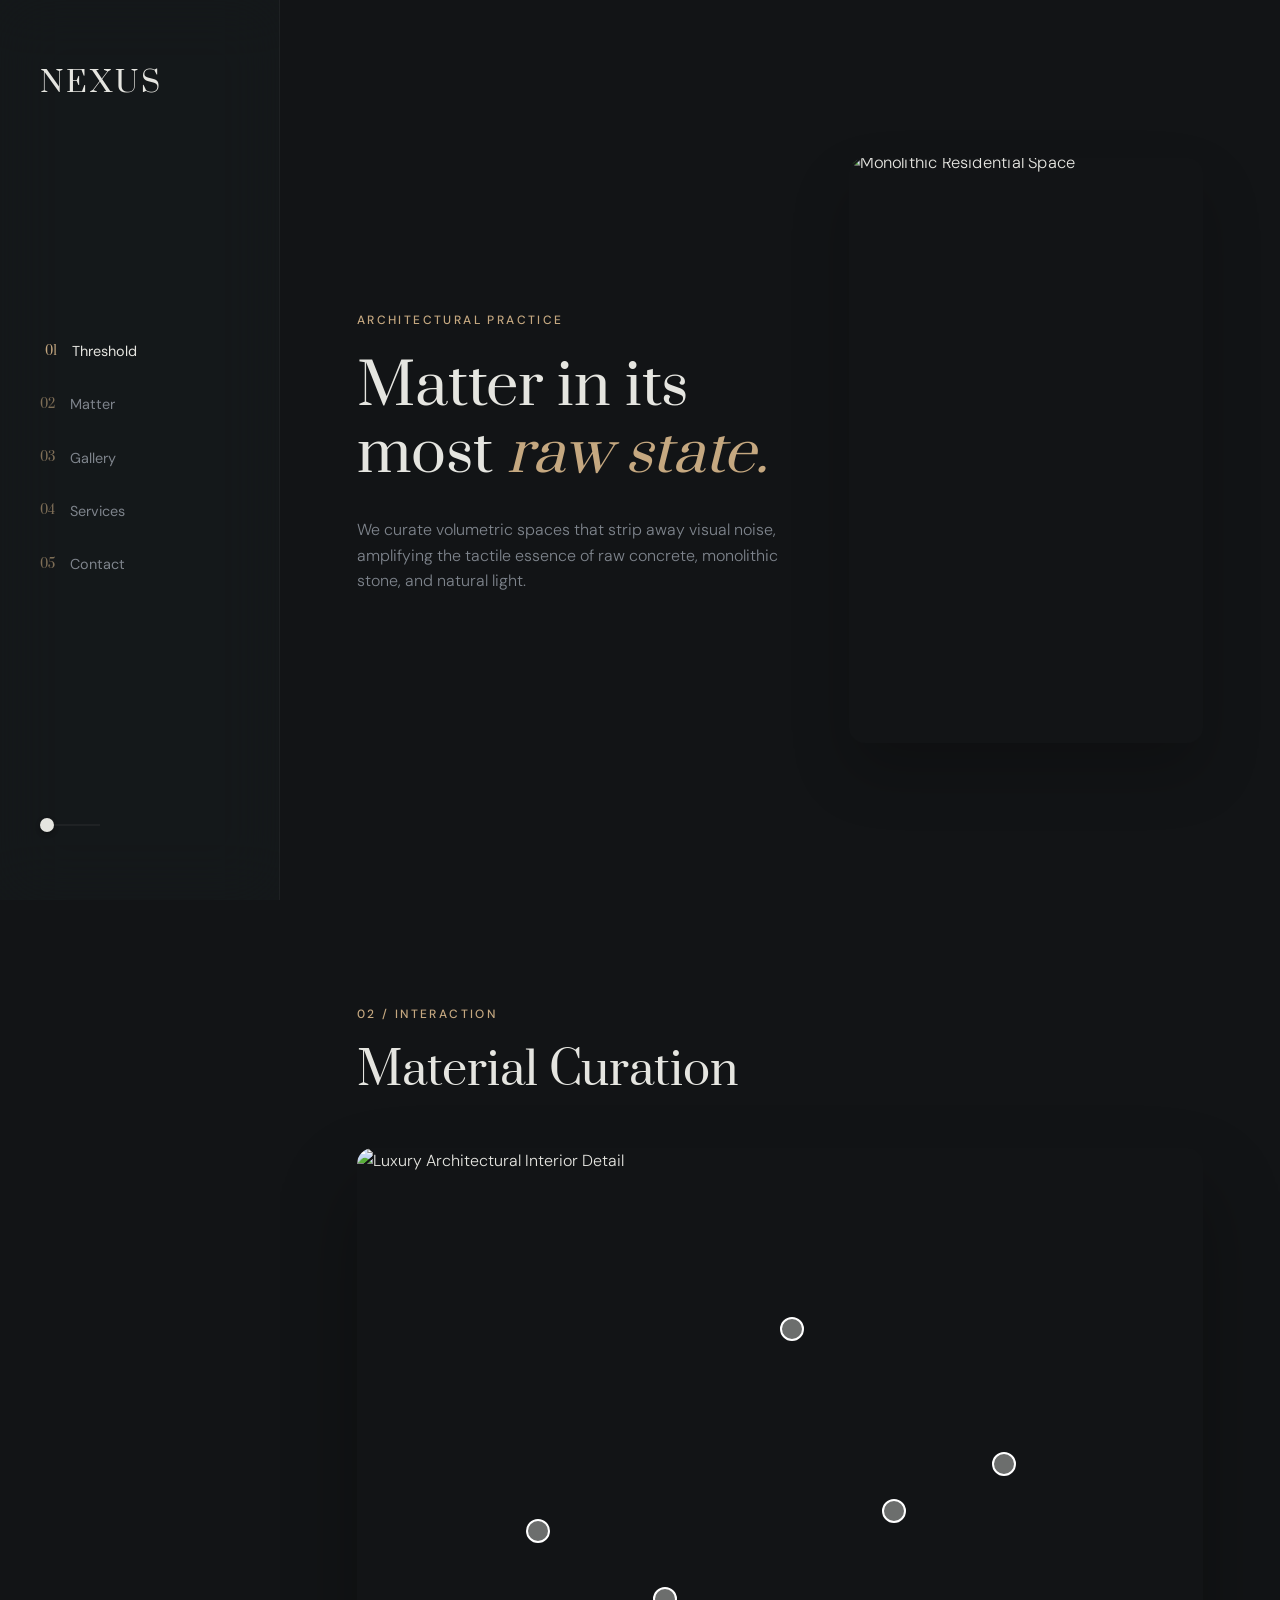
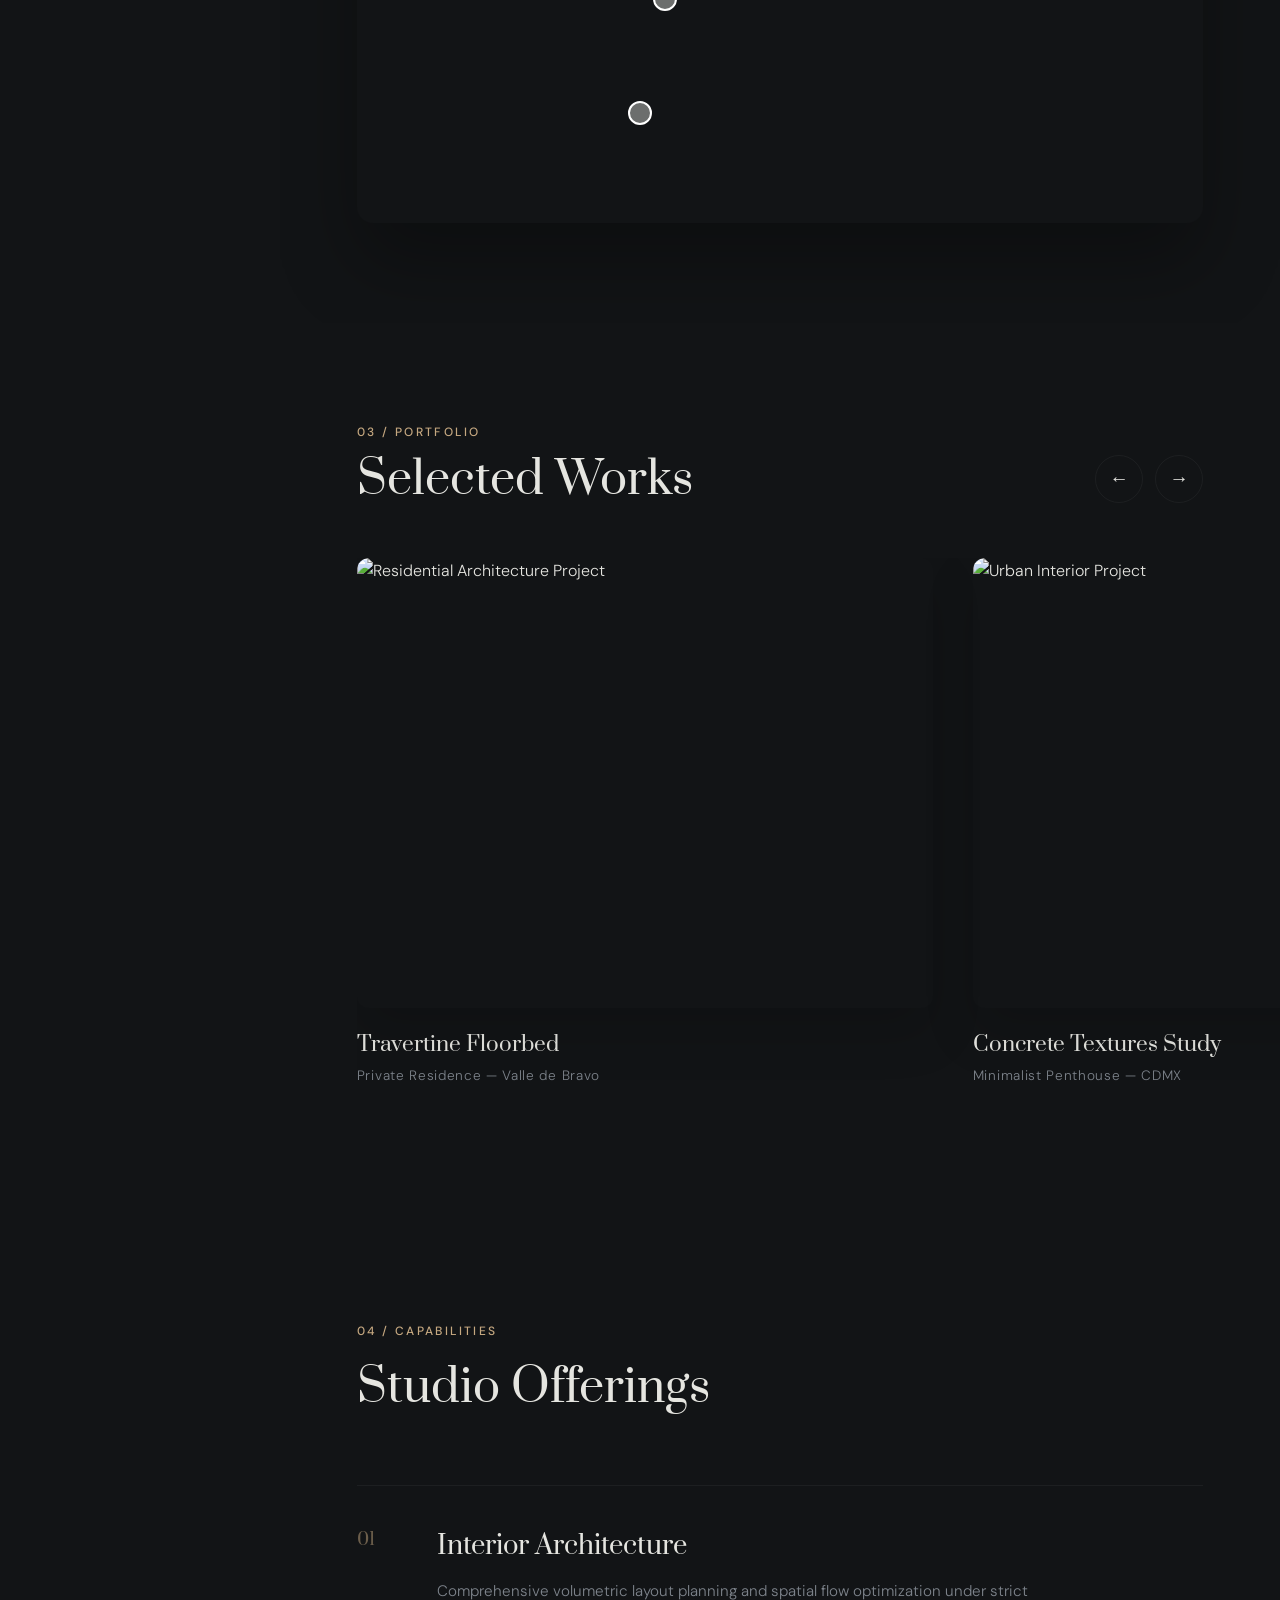
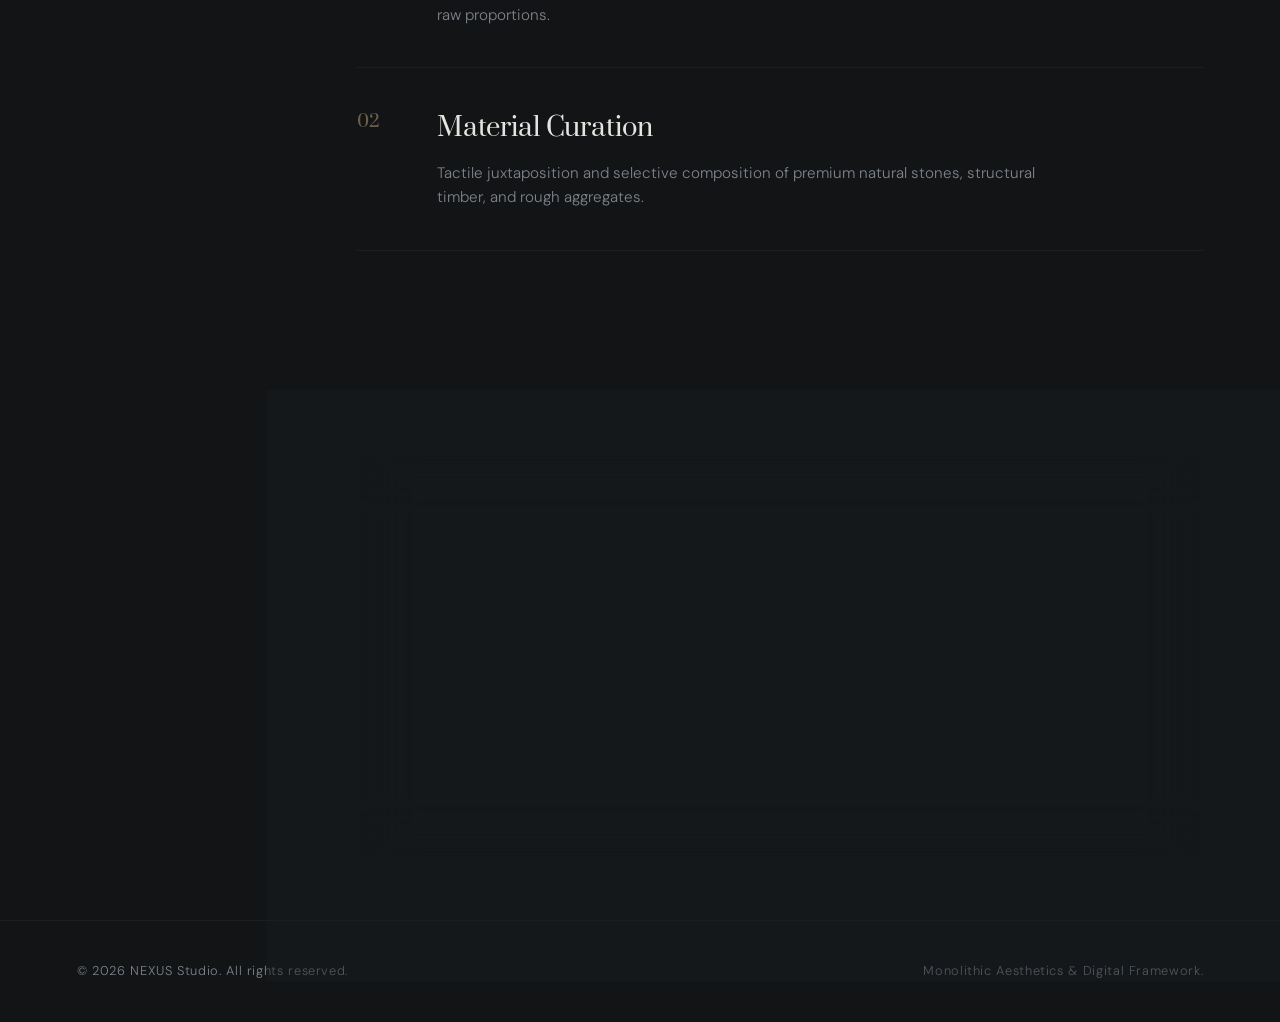
==== commit 2e3eeabd: "Update. Se corrigen comentarios y se cambia idioma" ====
--- a/index.html
+++ b/index.html
@@ -1,10 +1,10 @@
 <!DOCTYPE html>
-<html lang="es">
+<html lang="en">
 <head>
     <meta charset="UTF-8">
     <meta name="viewport" content="width=device-width, initial-scale=1.0">
-    <title>NEXUS — Arquitectura de Interiores Monolítica</title>
-    <!-- Favicon SVG Nativo e Inmediato -->
+    <title>NEXUS — Monolithic Interior Architecture</title>
+    <!-- Native Immediate SVG Favicon -->
     <link rel="icon" href="data:image/svg+xml,<svg xmlns=%22http://www.w3.org/2000/svg%22 viewBox=%220 0 100 100%22><text y=%22.9em%22 font-size=%2280%22 font-family=%22serif%22 fill=%22%23C5A880%22>N</text></svg>">
     
     <link rel="preconnect" href="https://fonts.googleapis.com">
@@ -14,7 +14,7 @@
 </head>
 <body>
 
-    <!-- Panel Lateral Estructural: Evolución del Liquid Glass -->
+    <!-- Monolithic Sidebar Panel: Liquid Glass v2 -->
     <aside class="control-monolith">
         <div class="sidebar-brand">
             <a href="#">NEXUS</a>
@@ -22,210 +22,199 @@
         
         <nav class="sidebar-nav">
             <ul class="nav-list">
-                <li class="nav-entry active"><a href="#hero"><span class="nav-num">01</span> Umbral</a></li>
-                <li class="nav-entry"><a href="#curator"><span class="nav-num">02</span> Materia</a></li>
-                <li class="nav-entry"><a href="#cinematic"><span class="nav-num">03</span> Galería</a></li>
-                <li class="nav-entry"><a href="#services"><span class="nav-num">04</span> Servicios</a></li>
-                <li class="nav-entry"><a href="#contact"><span class="nav-num">05</span> Contacto</a></li>
+                <li class="nav-entry active"><a href="#hero"><span class="nav-num">01</span> Threshold</a></li>
+                <li class="nav-entry"><a href="#curator"><span class="nav-num">02</span> Matter</a></li>
+                <li class="nav-entry"><a href="#cinematic"><span class="nav-num">03</span> Gallery</a></li>
+                <li class="nav-entry"><a href="#services"><span class="nav-num">04</span> Services</a></li>
+                <li class="nav-entry"><a href="#contact"><span class="nav-num">05</span> Contact</a></li>
             </ul>
         </nav>
 
         <div class="sidebar-footer">
-            <button id="theme-toggle" class="system-switch" aria-label="Cambiar Entorno">
+            <button id="theme-toggle" class="system-switch" aria-label="Toggle Environment">
                 <span class="switch-core"></span>
             </button>
         </div>
     </aside>
 
-    <!-- Contenedor Principal de Contenido desplazado por el panel lateral -->
+    <!-- Main Content Wrapper -->
     <main class="viewport-wrapper">
 
-        <!-- Umbral Principal (Hero Section) -->
+        <!-- Principal Threshold (Hero Section) -->
         <section class="section-hero" id="hero">
             <div class="hero-monolith-layout">
                 <div class="hero-text-block">
-                    <span class="editorial-tag">Estudio Arquitectónico</span>
-                    <h1 class="hero-main-title">La materia en su estado <span class="serif-accent">más puro.</span></h1>
-                    <p class="hero-paragraph">Diseñamos espacios volumétricos que eliminan el ruido visual para potenciar la textura del concreto, el mármol y la luz natural.</p>
+                    <span class="editorial-tag">Architectural Practice</span>
+                    <h1 class="hero-main-title">Matter in its most <span class="serif-accent">raw state.</span></h1>
+                    <p class="hero-paragraph">We curate volumetric spaces that strip away visual noise, amplifying the tactile essence of raw concrete, monolithic stone, and natural light.</p>
                 </div>
                 <div class="hero-showcase-frame">
-                    <img src="https://images.unsplash.com/photo-1600585154340-be6161a56a0c?q=80&w=1400&auto=format&fit=crop" alt="Espacio Monolítico Residencial" class="hero-img">
-                </div>
-            </div>
-        </section>
-
-        <!-- El Curador de Materiales (Interactive Section) -->
-        <!-- El Curador de Materiales (Interactive Section con múltiples Hotspots) -->
-        <!-- El Curador de Materiales (7 Hotspots Estratégicos) -->
+                    <img src="https://images.unsplash.com/photo-1600585154340-be6161a56a0c?q=80&w=1400&auto=format&fit=crop" alt="Monolithic Residential Space" class="hero-img">
+                </div>
+            </div>
+        </section>
+
+        <!-- The Material Curator (Interactive Space with Hotspots) -->
         <section class="section-curator" id="curator">
             <div class="curator-layout">
                 <div class="curator-header">
-                    <span class="section-number">02 / INTERACCIÓN</span>
-                    <h2>Curaduría Matérica</h2>
+                    <span class="section-number">02 / INTERACTION</span>
+                    <h2>Material Curation</h2>
                 </div>
                 
                 <div class="interactive-canvas">
-                    <img src="https://images.unsplash.com/photo-1600607687920-4e2a09cf159d?q=80&w=1200&auto=format&fit=crop" alt="Detalle de Interiores de Lujo" class="canvas-base-img">
+                    <img src="https://images.unsplash.com/photo-1600607687920-4e2a09cf159d?q=80&w=1200&auto=format&fit=crop" alt="Luxury Architectural Interior Detail" class="canvas-base-img">
                     
-                    <!-- Hotspot 1: Mármol -->
+                    <!-- Hotspot 1: Travertine (Inverted) -->
                     <div class="material-hotspot invert-card" style="top: 65%; left: 35%;">
                         <div class="hotspot-pulse"></div>
                         <div class="hotspot-card">
-                            <h4>Mármol Travertino</h4>
-                            <p>Corte monolítico sin pulir extraído de canteras seleccionadas.</p>
-                        </div>
-                    </div>
-
-                    <!-- Hotspot 2: Madera -->
+                            <h4>Travertine Marble</h4>
+                            <p>Unpolished monolithic slab sourced from architectural heritage quarries.</p>
+                        </div>
+                    </div>
+
+                    <!-- Hotspot 2: Smoked Walnut -->
                     <div class="material-hotspot" style="top: 45%; left: 75%;">
                         <div class="hotspot-pulse"></div>
                         <div class="hotspot-card">
-                            <h4>Nogal Ahumado</h4>
-                            <p>Paneles lineales con tratamiento mate de veta continua.</p>
-                        </div>
-                    </div>
-
-                    <!-- Hotspot 3: Concreto -->
+                            <h4>Smoked Walnut</h4>
+                            <p>Linear paneling with matte treatment and continuous grain matching.</p>
+                        </div>
+                    </div>
+
+                    <!-- Hotspot 3: Exposed Concrete -->
                     <div class="material-hotspot" style="top: 25%; left: 50%;">
                         <div class="hotspot-pulse"></div>
                         <div class="hotspot-card">
-                            <h4>Concreto Expuesto</h4>
-                            <p>Acabado enduido estructural con microtextura difusa.</p>
-                        </div>
-                    </div>
-
-                    <!-- Hotspot 4: Acero (NUEVO - Escalera) -->
+                            <h4>Exposed Concrete</h4>
+                            <p>Structural enduement finish providing a subtle matte microtexture.</p>
+                        </div>
+                    </div>
+
+                    <!-- Hotspot 4: Blued Steel -->
                     <div class="material-hotspot" style="top: 55%; left: 20%;">
                         <div class="hotspot-pulse"></div>
                         <div class="hotspot-card">
-                            <h4>Acero Pavonado</h4>
-                            <p>Perfilería estructural de alta resistencia con tratamiento anticorrosión oscuro.</p>
-                        </div>
-                    </div>
-
-                    <!-- Hotspot 5: Vidrio (NUEVO - Ventanal) -->
-                    <div class="material-hotspot invert-card" style="top: 35%; left: 90%;">
-                        <div class="hotspot-pulse"></div>
-                        <div class="hotspot-card">
-                            <h4>Cristal Templado Acústico</h4>
-                            <p>Panel térmico de doble capa con filtrado UV y control de transmitancia.</p>
-                        </div>
-                    </div>
-
-                    <!-- Hotspot 6: Cerámica (NUEVO - Plato) -->
+                            <h4>Blued Steel</h4>
+                            <p>High-resistance structural profiles with a dark anti-corrosion finish.</p>
+                        </div>
+                    </div>
+
+                    <!-- Hotspot 5: Artisanal Ceramics (Inverted) -->
                     <div class="material-hotspot invert-card" style="top: 82%; left: 32%;">
                         <div class="hotspot-pulse"></div>
                         <div class="hotspot-card">
-                            <h4>Cerámica Artesanal</h4>
-                            <p>Piezas utilitarias modeladas a mano con esmalte mate de ceniza.</p>
-                        </div>
-                    </div>
-                    <!-- Hotspot 7: Iluminación (NUEVO - Lámparas fondo) -->
+                            <h4>Artisanal Ceramics</h4>
+                            <p>Hand-modeled utilitarian vessels coated in raw volcanic ash glaze.</p>
+                        </div>
+                    </div>
+
+                    <!-- Hotspot 6: Suspended Lighting -->
                     <div class="material-hotspot" style="top: 52%; left: 62%;">
                         <div class="hotspot-pulse"></div>
                         <div class="hotspot-card">
-                            <h4>Luminarias de Suspensión</h4>
-                            <p>Cúpulas de aluminio torneado con baño negro mate texturizado.</p>
-                        </div>
-                    </div>
-                </div>
-            </div>
-        </section>
-
-        <!-- Galería Cinematográfica con Controles de Navegación -->
+                            <h4>Suspended Fixtures</h4>
+                            <p>Lathed aluminum domes detailed in a textured matte black coat.</p>
+                        </div>
+                    </div>
+                </div>
+            </div>
+        </section>
+
+        <!-- Cinematic Gallery (Portfolio Section) -->
         <section class="section-cinematic" id="cinematic">
             <div class="cinematic-container">
                 <div class="cinematic-header">
                     <div class="header-text-group">
-                        <span class="section-number">03 / PORTAFOLIO</span>
-                        <h2>Obras Seleccionadas</h2>
-                    </div>
-                    <!-- Controles de navegación a la misma altura en el extremo derecho -->
+                        <span class="section-number">03 / PORTFOLIO</span>
+                        <h2>Selected Works</h2>
+                    </div>
                     <div class="cinematic-controls">
-                        <button id="track-prev" class="ctrl-btn" aria-label="Anterior">←</button>
-                        <button id="track-next" class="ctrl-btn" aria-label="Siguiente">→</button>
+                        <button id="track-prev" class="ctrl-btn" aria-label="Previous">←</button>
+                        <button id="track-next" class="ctrl-btn" aria-label="Next">→</button>
                     </div>
                 </div>
                 
                 <div class="cinematic-track" id="portfolio-track">
                     <article class="cinematic-item">
                         <div class="cinematic-image-ctx">
-                            <img src="https://images.unsplash.com/photo-1600210492486-724fe5c67fb0?q=80&w=1000&auto=format&fit=crop" alt="Obra Residencial">
+                            <img src="https://images.unsplash.com/photo-1600210492486-724fe5c67fb0?q=80&w=1000&auto=format&fit=crop" alt="Residential Architecture Project">
                         </div>
                         <div class="cinematic-meta">
-                            <h3>Pavimento de Travertino</h3>
-                            <p>Residencia Privada — Valle de Bravo</p>
+                            <h3>Travertine Floorbed</h3>
+                            <p>Private Residence — Valle de Bravo</p>
                         </div>
                     </article>
 
                     <article class="cinematic-item">
                         <div class="cinematic-image-ctx">
-                            <img src="https://images.unsplash.com/photo-1600607687939-ce8a6c25118c?q=80&w=1000&auto=format&fit=crop" alt="Obra Urbana">
+                            <img src="https://images.unsplash.com/photo-1600607687939-ce8a6c25118c?q=80&w=1000&auto=format&fit=crop" alt="Urban Interior Project">
                         </div>
                         <div class="cinematic-meta">
-                            <h3>Estudio de Concreto</h3>
-                            <p>Penthouse Minimalista — CDMX</p>
+                            <h3>Concrete Textures Study</h3>
+                            <p>Minimalist Penthouse — CDMX</p>
                         </div>
                     </article>
 
                     <article class="cinematic-item">
                         <div class="cinematic-image-ctx">
-                            <img src="https://images.unsplash.com/photo-1600566753190-17f0baa2a6c3?q=80&w=1000&auto=format&fit=crop" alt="Obra Comercial">
+                            <img src="https://images.unsplash.com/photo-1600566753190-17f0baa2a6c3?q=80&w=1000&auto=format&fit=crop" alt="Commercial Art Gallery Project">
                         </div>
                         <div class="cinematic-meta">
-                            <h3>Volúmenes Puros</h3>
-                            <p>Galería de Arte — Guadalajara</p>
+                            <h3>Pure Volumes</h3>
+                            <p>Contemporary Art Gallery — Guadalajara</p>
                         </div>
                     </article>
                 </div>
             </div>
         </section>
 
-        <!-- Capacidades y Servicios -->
+        <!-- Capabilities & Services -->
         <section class="section-services" id="services">
             <div class="services-container">
                 <div class="services-header">
-                    <span class="section-number">04 / CAPACIDADES</span>
-                    <h2>Servicios de Autor</h2>
+                    <span class="section-number">04 / CAPABILITIES</span>
+                    <h2>Studio Offerings</h2>
                 </div>
                 
                 <div class="services-wrapper">
                     <div class="service-block">
                         <span class="service-index">01</span>
                         <div class="service-body">
-                            <h3>Arquitectura Interior</h3>
-                            <p>Planificación volumétrica completa y optimización del flujo espacial bajo proporciones arquitectónicas puras.</p>
+                            <h3>Interior Architecture</h3>
+                            <p>Comprehensive volumetric layout planning and spatial flow optimization under strict raw proportions.</p>
                         </div>
                     </div>
 
                     <div class="service-block">
                         <span class="service-index">02</span>
                         <div class="service-body">
-                            <h3>Curaduría de Materiales</h3>
-                            <p>Selección y yuxtaposición táctil de piedras naturales, maderas monolíticas y texturas brutas.</p>
-                        </div>
-                    </div>
-                </div>
-            </div>
-        </section>
-
-        <!-- Bloque de Cierre y Contacto -->
+                            <h3>Material Curation</h3>
+                            <p>Tactile juxtaposition and selective composition of premium natural stones, structural timber, and rough aggregates.</p>
+                        </div>
+                    </div>
+                </div>
+            </div>
+        </section>
+
+        <!-- Closure & Contact Block -->
         <section class="section-contact" id="contact">
             <div class="contact-card-wrapper">
-                <span class="contact-tag">CONEXIÓN</span>
-                <h2 class="contact-headline">¿Deseas transformar un espacio?</h2>
-                <p class="contact-sub">Iniciemos un diálogo sobre tu próxima obra arquitectónica.</p>
+                <span class="contact-tag">CONNECTION</span>
+                <h2 class="contact-headline">Seeking to transcend a space?</h2>
+                <p class="contact-sub">Let us commence a dialogue regarding your next signature environment.</p>
                 <a href="mailto:studio@nexus.com" class="contact-link-action">studio@nexus.com</a>
             </div>
         </section>
 
     </main>
 
-    <!-- Footer Conectado al Eje -->
+    <!-- Unified Framework Footer -->
     <footer class="main-footer">
         <div class="footer-layout">
-            <p class="footer-copy">© 2026 NEXUS Studio. Todos los derechos reservados.</p>
-            <p class="footer-tagline">Estética Monolítica & Estructura Digital.</p>
+            <p class="footer-copy">© 2026 NEXUS Studio. All rights reserved.</p>
+            <p class="footer-tagline">Monolithic Aesthetics & Digital Framework.</p>
         </div>
     </footer>
 
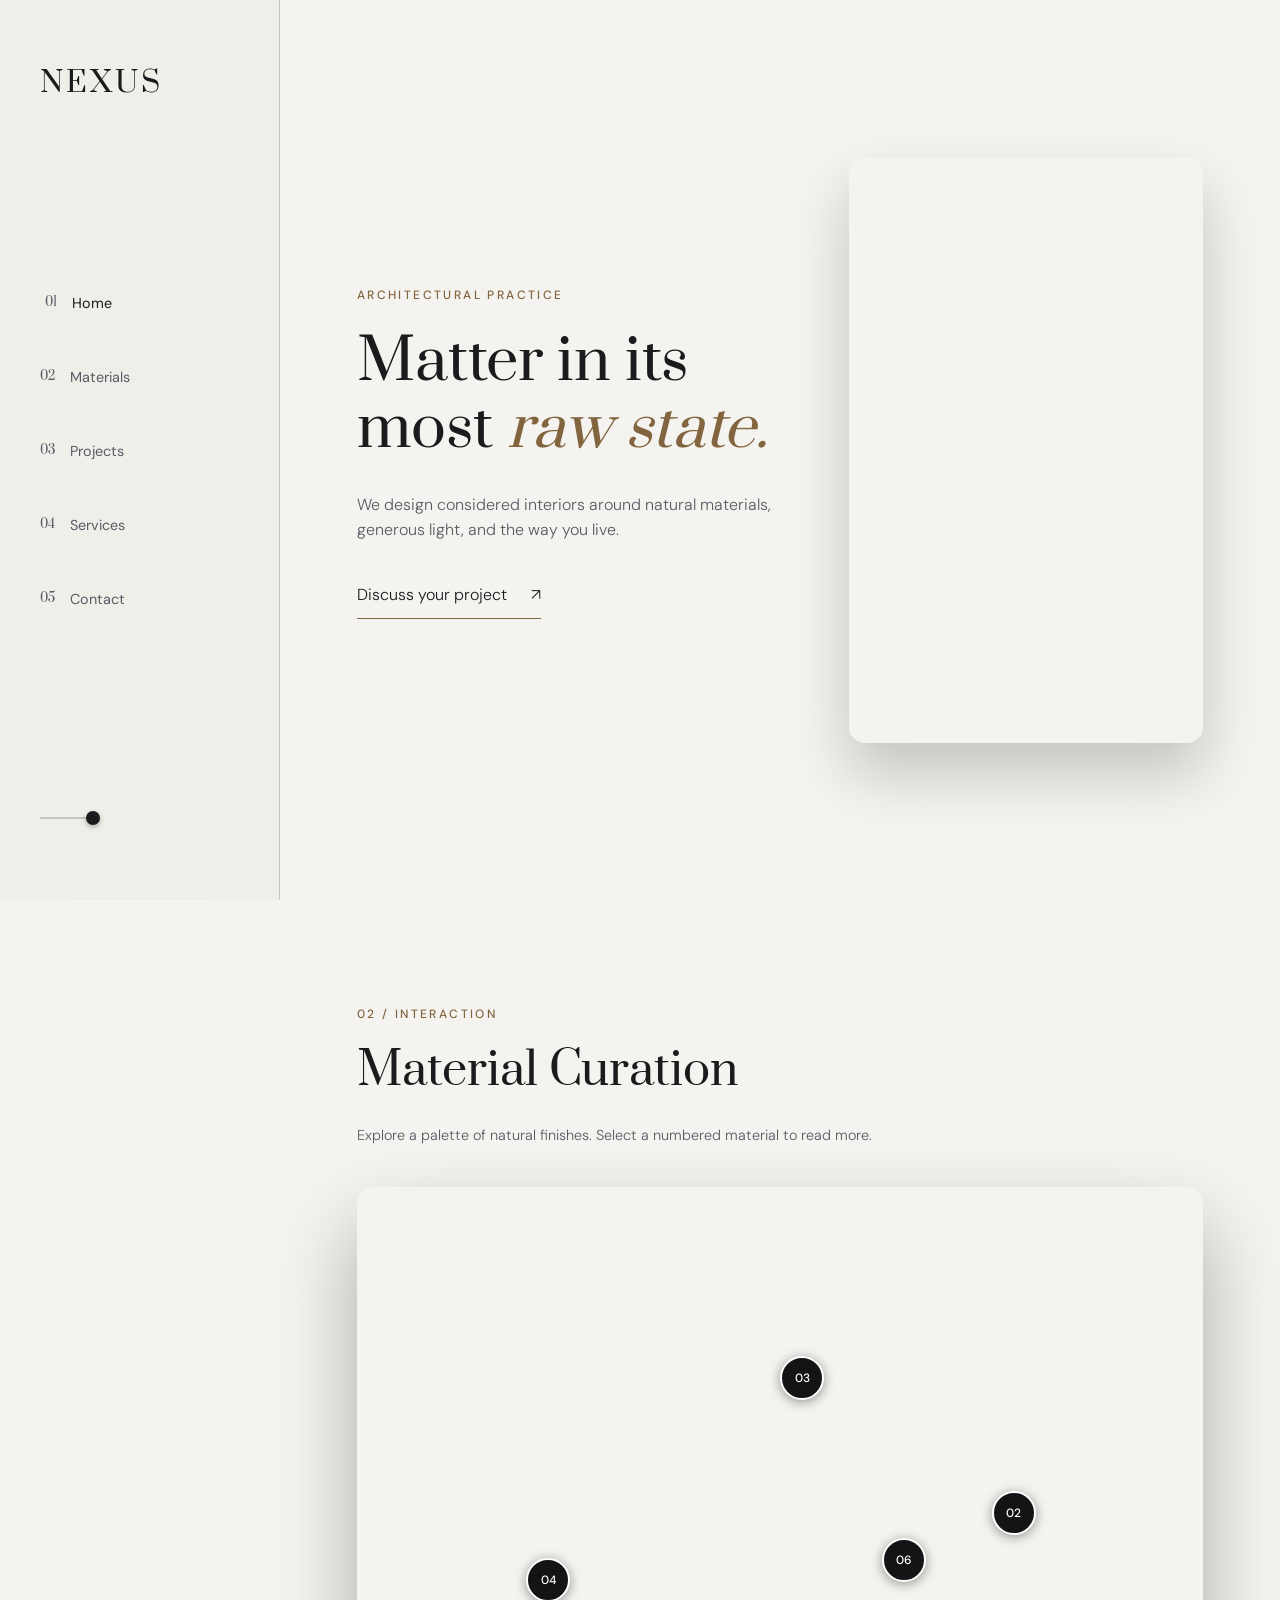
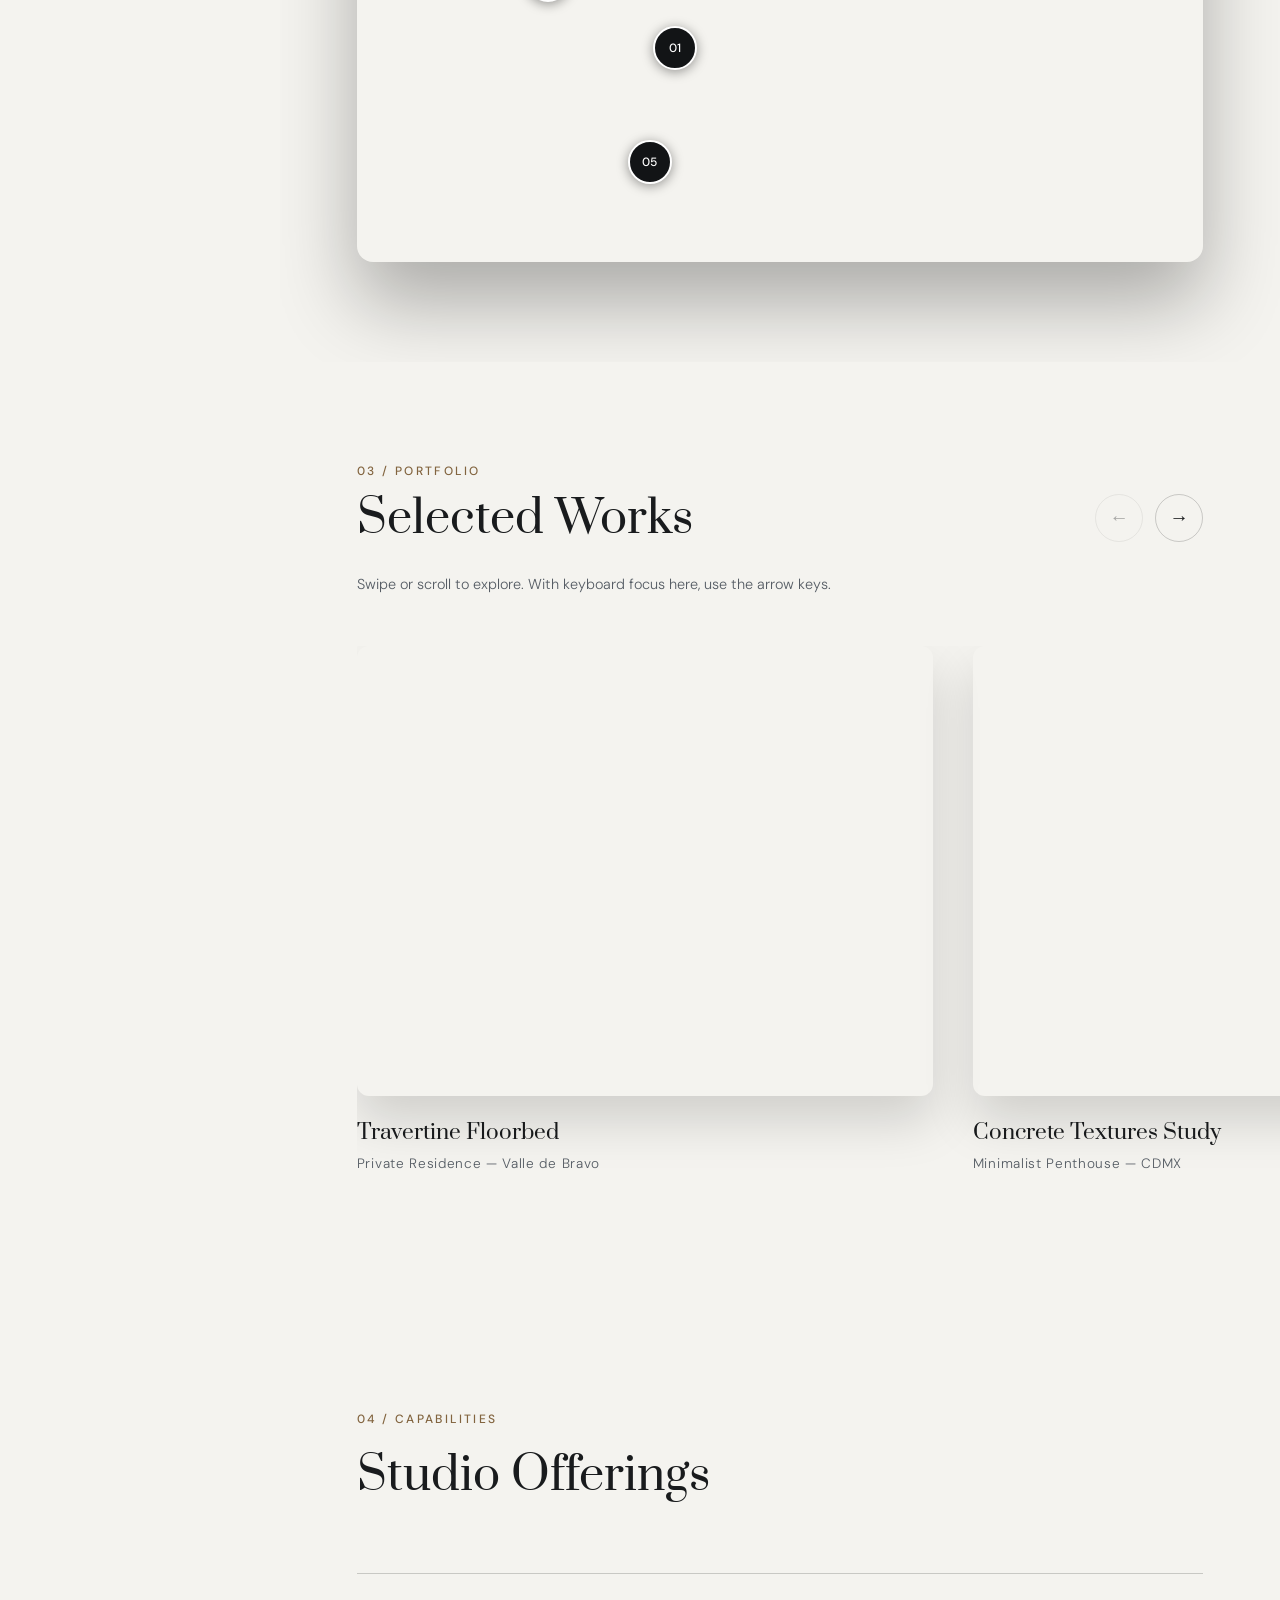
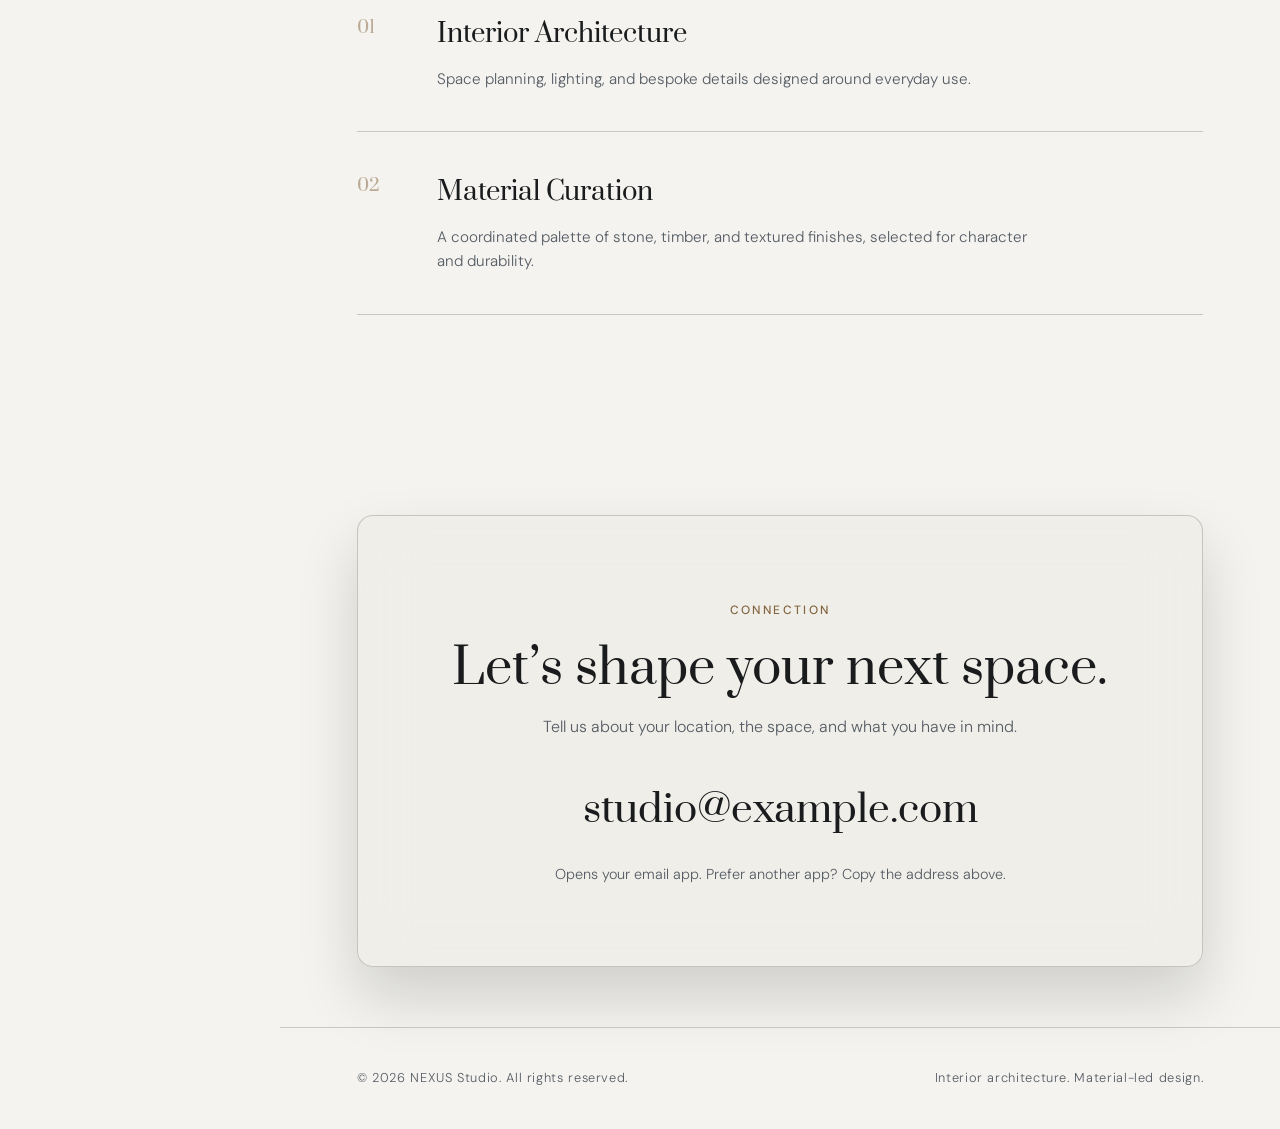
==== commit 1ed127f8: "Actualización comercial" ====
--- a/index.html
+++ b/index.html
@@ -4,126 +4,118 @@
     <meta charset="UTF-8">
     <meta name="viewport" content="width=device-width, initial-scale=1.0">
     <title>NEXUS — Monolithic Interior Architecture</title>
-    <!-- Native Immediate SVG Favicon -->
+    <meta name="description" content="NEXUS is an interior architecture studio shaping calm, tactile spaces through natural materials, thoughtful proportions and light.">
+    <meta property="og:title" content="NEXUS — Interior Architecture">
+    <meta property="og:description" content="Explore our approach to materials, selected spaces and interior architecture services.">
+    <meta property="og:type" content="website">
+    <script src="assets/js/theme.js"></script>
+    <!-- Native SVG favicon -->
     <link rel="icon" href="data:image/svg+xml,<svg xmlns=%22http://www.w3.org/2000/svg%22 viewBox=%220 0 100 100%22><text y=%22.9em%22 font-size=%2280%22 font-family=%22serif%22 fill=%22%23C5A880%22>N</text></svg>">
     
     <link rel="preconnect" href="https://fonts.googleapis.com">
     <link rel="preconnect" href="https://fonts.gstatic.com" crossorigin>
     <link href="https://fonts.googleapis.com/css2?family=DM+Sans:wght@300;400;500&family=Prata&display=swap" rel="stylesheet">
     <link rel="stylesheet" href="scss/main.css">
+    <link rel="stylesheet" href="scss/enhancements.css">
 </head>
 <body>
+    <a class="skip-link" href="#main-content">Skip to content</a>
 
     <!-- Monolithic Sidebar Panel: Liquid Glass v2 -->
     <aside class="control-monolith">
         <div class="sidebar-brand">
-            <a href="#">NEXUS</a>
+            <a href="#hero" aria-label="NEXUS home">NEXUS</a>
         </div>
         
-        <nav class="sidebar-nav">
+        <button id="menu-toggle" class="menu-toggle" type="button" aria-controls="primary-navigation" aria-expanded="false" hidden>Menu</button>
+        <nav class="sidebar-nav" id="primary-navigation" aria-label="Main navigation">
             <ul class="nav-list">
-                <li class="nav-entry active"><a href="#hero"><span class="nav-num">01</span> Threshold</a></li>
-                <li class="nav-entry"><a href="#curator"><span class="nav-num">02</span> Matter</a></li>
-                <li class="nav-entry"><a href="#cinematic"><span class="nav-num">03</span> Gallery</a></li>
+                <li class="nav-entry active"><a href="#hero"><span class="nav-num">01</span> Home</a></li>
+                <li class="nav-entry"><a href="#curator"><span class="nav-num">02</span> Materials</a></li>
+                <li class="nav-entry"><a href="#cinematic"><span class="nav-num">03</span> Projects</a></li>
                 <li class="nav-entry"><a href="#services"><span class="nav-num">04</span> Services</a></li>
                 <li class="nav-entry"><a href="#contact"><span class="nav-num">05</span> Contact</a></li>
             </ul>
         </nav>
 
         <div class="sidebar-footer">
-            <button id="theme-toggle" class="system-switch" aria-label="Toggle Environment">
+            <button id="theme-toggle" class="system-switch" type="button" aria-label="Light theme" aria-pressed="false" hidden>
                 <span class="switch-core"></span>
             </button>
         </div>
     </aside>
 
     <!-- Main Content Wrapper -->
-    <main class="viewport-wrapper">
+    <main class="viewport-wrapper" id="main-content" tabindex="-1">
 
         <!-- Principal Threshold (Hero Section) -->
-        <section class="section-hero" id="hero">
+        <section class="section-hero" id="hero" tabindex="-1">
             <div class="hero-monolith-layout">
                 <div class="hero-text-block">
                     <span class="editorial-tag">Architectural Practice</span>
                     <h1 class="hero-main-title">Matter in its most <span class="serif-accent">raw state.</span></h1>
-                    <p class="hero-paragraph">We curate volumetric spaces that strip away visual noise, amplifying the tactile essence of raw concrete, monolithic stone, and natural light.</p>
+                    <p class="hero-paragraph">We design considered interiors around natural materials, generous light, and the way you live.</p>
+                    <a class="hero-cta" href="#contact">Discuss your project <span aria-hidden="true">↗</span></a>
                 </div>
                 <div class="hero-showcase-frame">
-                    <img src="https://images.unsplash.com/photo-1600585154340-be6161a56a0c?q=80&w=1400&auto=format&fit=crop" alt="Monolithic Residential Space" class="hero-img">
+                    <img src="https://images.unsplash.com/photo-1600585154340-be6161a56a0c?auto=format&amp;fit=crop&amp;w=1200&amp;q=80" srcset="https://images.unsplash.com/photo-1600585154340-be6161a56a0c?auto=format&amp;fit=crop&amp;w=480&amp;q=80 480w, https://images.unsplash.com/photo-1600585154340-be6161a56a0c?auto=format&amp;fit=crop&amp;w=800&amp;q=80 800w, https://images.unsplash.com/photo-1600585154340-be6161a56a0c?auto=format&amp;fit=crop&amp;w=1200&amp;q=80 1200w, https://images.unsplash.com/photo-1600585154340-be6161a56a0c?auto=format&amp;fit=crop&amp;w=1600&amp;q=80 1600w" sizes="(max-width: 992px) 100vw, 45vw" fetchpriority="high" decoding="async" alt="Monolithic Residential Space" class="hero-img">
                 </div>
             </div>
         </section>
 
         <!-- The Material Curator (Interactive Space with Hotspots) -->
-        <section class="section-curator" id="curator">
+        <section class="section-curator" id="curator" tabindex="-1">
             <div class="curator-layout">
                 <div class="curator-header">
                     <span class="section-number">02 / INTERACTION</span>
                     <h2>Material Curation</h2>
+                    <p class="material-instruction">Explore a palette of natural finishes. Select a numbered material to read more.</p>
                 </div>
                 
                 <div class="interactive-canvas">
-                    <img src="https://images.unsplash.com/photo-1600607687920-4e2a09cf159d?q=80&w=1200&auto=format&fit=crop" alt="Luxury Architectural Interior Detail" class="canvas-base-img">
+                    <img src="https://images.unsplash.com/photo-1600607687920-4e2a09cf159d?auto=format&amp;fit=crop&amp;w=800&amp;q=80" srcset="https://images.unsplash.com/photo-1600607687920-4e2a09cf159d?auto=format&amp;fit=crop&amp;w=480&amp;q=80 480w, https://images.unsplash.com/photo-1600607687920-4e2a09cf159d?auto=format&amp;fit=crop&amp;w=800&amp;q=80 800w, https://images.unsplash.com/photo-1600607687920-4e2a09cf159d?auto=format&amp;fit=crop&amp;w=1200&amp;q=80 1200w, https://images.unsplash.com/photo-1600607687920-4e2a09cf159d?auto=format&amp;fit=crop&amp;w=1600&amp;q=80 1600w" sizes="(max-width: 992px) 100vw, 75vw" loading="lazy" decoding="async" alt="Luxury Architectural Interior Detail" class="canvas-base-img">
                     
-                    <!-- Hotspot 1: Travertine (Inverted) -->
-                    <div class="material-hotspot invert-card" style="top: 65%; left: 35%;">
-                        <div class="hotspot-pulse"></div>
-                        <div class="hotspot-card">
-                            <h4>Travertine Marble</h4>
-                            <p>Unpolished monolithic slab sourced from architectural heritage quarries.</p>
-                        </div>
-                    </div>
+                    <!-- Hotspot 1: Travertine -->
+                    <details class="material-hotspot align-above" style="top: 65%; left: 35%;">
+                        <summary class="hotspot-pulse"><span aria-hidden="true">01</span><span class="material-name">Travertine Marble</span></summary>
+                        <div class="hotspot-card"><h3>Travertine Marble</h3><p>Unpolished monolithic slab sourced from architectural heritage quarries.</p></div>
+                    </details>
 
                     <!-- Hotspot 2: Smoked Walnut -->
-                    <div class="material-hotspot" style="top: 45%; left: 75%;">
-                        <div class="hotspot-pulse"></div>
-                        <div class="hotspot-card">
-                            <h4>Smoked Walnut</h4>
-                            <p>Linear paneling with matte treatment and continuous grain matching.</p>
-                        </div>
-                    </div>
+                    <details class="material-hotspot align-right" style="top: 45%; left: 75%;">
+                        <summary class="hotspot-pulse"><span aria-hidden="true">02</span><span class="material-name">Smoked Walnut</span></summary>
+                        <div class="hotspot-card"><h3>Smoked Walnut</h3><p>Linear paneling with matte treatment and continuous grain matching.</p></div>
+                    </details>
 
                     <!-- Hotspot 3: Exposed Concrete -->
-                    <div class="material-hotspot" style="top: 25%; left: 50%;">
-                        <div class="hotspot-pulse"></div>
-                        <div class="hotspot-card">
-                            <h4>Exposed Concrete</h4>
-                            <p>Structural enduement finish providing a subtle matte microtexture.</p>
-                        </div>
-                    </div>
+                    <details class="material-hotspot align-right" style="top: 25%; left: 50%;">
+                        <summary class="hotspot-pulse"><span aria-hidden="true">03</span><span class="material-name">Exposed Concrete</span></summary>
+                        <div class="hotspot-card"><h3>Exposed Concrete</h3><p>Exposed structural finish providing a subtle matte microtexture.</p></div>
+                    </details>
 
                     <!-- Hotspot 4: Blued Steel -->
-                    <div class="material-hotspot" style="top: 55%; left: 20%;">
-                        <div class="hotspot-pulse"></div>
-                        <div class="hotspot-card">
-                            <h4>Blued Steel</h4>
-                            <p>High-resistance structural profiles with a dark anti-corrosion finish.</p>
-                        </div>
-                    </div>
-
-                    <!-- Hotspot 5: Artisanal Ceramics (Inverted) -->
-                    <div class="material-hotspot invert-card" style="top: 82%; left: 32%;">
-                        <div class="hotspot-pulse"></div>
-                        <div class="hotspot-card">
-                            <h4>Artisanal Ceramics</h4>
-                            <p>Hand-modeled utilitarian vessels coated in raw volcanic ash glaze.</p>
-                        </div>
-                    </div>
+                    <details class="material-hotspot align-above" style="top: 55%; left: 20%;">
+                        <summary class="hotspot-pulse"><span aria-hidden="true">04</span><span class="material-name">Blued Steel</span></summary>
+                        <div class="hotspot-card"><h3>Blued Steel</h3><p>High-resistance structural profiles with a dark anti-corrosion finish.</p></div>
+                    </details>
+
+                    <!-- Hotspot 5: Artisanal Ceramics -->
+                    <details class="material-hotspot align-above" style="top: 82%; left: 32%;">
+                        <summary class="hotspot-pulse"><span aria-hidden="true">05</span><span class="material-name">Artisanal Ceramics</span></summary>
+                        <div class="hotspot-card"><h3>Artisanal Ceramics</h3><p>Hand-modeled utilitarian vessels coated in raw volcanic ash glaze.</p></div>
+                    </details>
 
                     <!-- Hotspot 6: Suspended Lighting -->
-                    <div class="material-hotspot" style="top: 52%; left: 62%;">
-                        <div class="hotspot-pulse"></div>
-                        <div class="hotspot-card">
-                            <h4>Suspended Fixtures</h4>
-                            <p>Lathed aluminum domes detailed in a textured matte black coat.</p>
-                        </div>
-                    </div>
+                    <details class="material-hotspot align-right align-above" style="top: 52%; left: 62%;">
+                        <summary class="hotspot-pulse"><span aria-hidden="true">06</span><span class="material-name">Suspended Fixtures</span></summary>
+                        <div class="hotspot-card"><h3>Suspended Fixtures</h3><p>Lathed aluminum domes detailed in a textured matte black coat.</p></div>
+                    </details>
                 </div>
             </div>
         </section>
 
         <!-- Cinematic Gallery (Portfolio Section) -->
-        <section class="section-cinematic" id="cinematic">
+        <section class="section-cinematic" id="cinematic" tabindex="-1">
             <div class="cinematic-container">
                 <div class="cinematic-header">
                     <div class="header-text-group">
@@ -131,15 +123,16 @@
                         <h2>Selected Works</h2>
                     </div>
                     <div class="cinematic-controls">
-                        <button id="track-prev" class="ctrl-btn" aria-label="Previous">←</button>
-                        <button id="track-next" class="ctrl-btn" aria-label="Next">→</button>
+                        <button id="track-prev" class="ctrl-btn" type="button" aria-label="Previous project" aria-controls="portfolio-track" hidden>←</button>
+                        <button id="track-next" class="ctrl-btn" type="button" aria-label="Next project" aria-controls="portfolio-track" hidden>→</button>
                     </div>
                 </div>
                 
-                <div class="cinematic-track" id="portfolio-track">
+                <p id="gallery-help" class="gallery-help">Swipe or scroll to explore. With keyboard focus here, use the arrow keys.</p>
+                <div class="cinematic-track" id="portfolio-track" tabindex="0" role="region" aria-label="Selected projects" aria-describedby="gallery-help">
                     <article class="cinematic-item">
                         <div class="cinematic-image-ctx">
-                            <img src="https://images.unsplash.com/photo-1600210492486-724fe5c67fb0?q=80&w=1000&auto=format&fit=crop" alt="Residential Architecture Project">
+                            <img src="https://images.unsplash.com/photo-1600210492486-724fe5c67fb0?auto=format&amp;fit=crop&amp;w=800&amp;q=80" srcset="https://images.unsplash.com/photo-1600210492486-724fe5c67fb0?auto=format&amp;fit=crop&amp;w=480&amp;q=80 480w, https://images.unsplash.com/photo-1600210492486-724fe5c67fb0?auto=format&amp;fit=crop&amp;w=800&amp;q=80 800w, https://images.unsplash.com/photo-1600210492486-724fe5c67fb0?auto=format&amp;fit=crop&amp;w=1200&amp;q=80 1200w, https://images.unsplash.com/photo-1600210492486-724fe5c67fb0?auto=format&amp;fit=crop&amp;w=1600&amp;q=80 1600w" sizes="(max-width: 992px) 280px, 45vw" loading="lazy" decoding="async" alt="Residential Architecture Project">
                         </div>
                         <div class="cinematic-meta">
                             <h3>Travertine Floorbed</h3>
@@ -149,7 +142,7 @@
 
                     <article class="cinematic-item">
                         <div class="cinematic-image-ctx">
-                            <img src="https://images.unsplash.com/photo-1600607687939-ce8a6c25118c?q=80&w=1000&auto=format&fit=crop" alt="Urban Interior Project">
+                            <img src="https://images.unsplash.com/photo-1600607687939-ce8a6c25118c?auto=format&amp;fit=crop&amp;w=800&amp;q=80" srcset="https://images.unsplash.com/photo-1600607687939-ce8a6c25118c?auto=format&amp;fit=crop&amp;w=480&amp;q=80 480w, https://images.unsplash.com/photo-1600607687939-ce8a6c25118c?auto=format&amp;fit=crop&amp;w=800&amp;q=80 800w, https://images.unsplash.com/photo-1600607687939-ce8a6c25118c?auto=format&amp;fit=crop&amp;w=1200&amp;q=80 1200w, https://images.unsplash.com/photo-1600607687939-ce8a6c25118c?auto=format&amp;fit=crop&amp;w=1600&amp;q=80 1600w" sizes="(max-width: 992px) 280px, 45vw" loading="lazy" decoding="async" alt="Urban Interior Project">
                         </div>
                         <div class="cinematic-meta">
                             <h3>Concrete Textures Study</h3>
@@ -159,7 +152,7 @@
 
                     <article class="cinematic-item">
                         <div class="cinematic-image-ctx">
-                            <img src="https://images.unsplash.com/photo-1600566753190-17f0baa2a6c3?q=80&w=1000&auto=format&fit=crop" alt="Commercial Art Gallery Project">
+                            <img src="https://images.unsplash.com/photo-1600566753190-17f0baa2a6c3?auto=format&amp;fit=crop&amp;w=800&amp;q=80" srcset="https://images.unsplash.com/photo-1600566753190-17f0baa2a6c3?auto=format&amp;fit=crop&amp;w=480&amp;q=80 480w, https://images.unsplash.com/photo-1600566753190-17f0baa2a6c3?auto=format&amp;fit=crop&amp;w=800&amp;q=80 800w, https://images.unsplash.com/photo-1600566753190-17f0baa2a6c3?auto=format&amp;fit=crop&amp;w=1200&amp;q=80 1200w, https://images.unsplash.com/photo-1600566753190-17f0baa2a6c3?auto=format&amp;fit=crop&amp;w=1600&amp;q=80 1600w" sizes="(max-width: 992px) 280px, 45vw" loading="lazy" decoding="async" alt="Commercial Art Gallery Project">
                         </div>
                         <div class="cinematic-meta">
                             <h3>Pure Volumes</h3>
@@ -171,7 +164,7 @@
         </section>
 
         <!-- Capabilities & Services -->
-        <section class="section-services" id="services">
+        <section class="section-services" id="services" tabindex="-1">
             <div class="services-container">
                 <div class="services-header">
                     <span class="section-number">04 / CAPABILITIES</span>
@@ -183,7 +176,7 @@
                         <span class="service-index">01</span>
                         <div class="service-body">
                             <h3>Interior Architecture</h3>
-                            <p>Comprehensive volumetric layout planning and spatial flow optimization under strict raw proportions.</p>
+                            <p>Space planning, lighting, and bespoke details designed around everyday use.</p>
                         </div>
                     </div>
 
@@ -191,7 +184,7 @@
                         <span class="service-index">02</span>
                         <div class="service-body">
                             <h3>Material Curation</h3>
-                            <p>Tactile juxtaposition and selective composition of premium natural stones, structural timber, and rough aggregates.</p>
+                            <p>A coordinated palette of stone, timber, and textured finishes, selected for character and durability.</p>
                         </div>
                     </div>
                 </div>
@@ -199,12 +192,13 @@
         </section>
 
         <!-- Closure & Contact Block -->
-        <section class="section-contact" id="contact">
+        <section class="section-contact" id="contact" tabindex="-1">
             <div class="contact-card-wrapper">
                 <span class="contact-tag">CONNECTION</span>
-                <h2 class="contact-headline">Seeking to transcend a space?</h2>
-                <p class="contact-sub">Let us commence a dialogue regarding your next signature environment.</p>
-                <a href="mailto:studio@nexus.com" class="contact-link-action">studio@nexus.com</a>
+                <h2 class="contact-headline">Let’s shape your next space.</h2>
+                <p class="contact-sub">Tell us about your location, the space, and what you have in mind.</p>
+                <a href="mailto:studio@example.com" class="contact-link-action">studio@example.com</a>
+                <p class="contact-note">Opens your email app. Prefer another app? Copy the address above.</p>
             </div>
         </section>
 
@@ -214,7 +208,7 @@
     <footer class="main-footer">
         <div class="footer-layout">
             <p class="footer-copy">© 2026 NEXUS Studio. All rights reserved.</p>
-            <p class="footer-tagline">Monolithic Aesthetics & Digital Framework.</p>
+            <p class="footer-tagline">Interior architecture. Material-led design.</p>
         </div>
     </footer>
 
--- a/scss/enhancements.css
+++ b/scss/enhancements.css
@@ -0,0 +1,103 @@
+/* NEXUS usability layer. Plain CSS: edit directly; no build is required.
+   Loaded after main.css so the original SCSS can still be compiled independently. */
+:root { --text-muted: #a0a5ac; --glass-border: rgba(229,229,224,.18); color-scheme: dark; }
+[data-theme="light"] { --text-muted: #555c64; --accent-color: #82643f; --glass-border: rgba(25,27,29,.2); color-scheme: light; }
+[hidden] { display: none !important; }
+:focus-visible { outline: 3px solid var(--accent-color); outline-offset: 5px; }
+section[id] { scroll-margin-top: 90px; }
+button, summary { -webkit-tap-highlight-color: transparent; }
+.skip-link { position: fixed; left: 20px; top: 10px; z-index: 4000; padding: 12px 20px; background: var(--bg-color); transform: translateY(-180%); }
+.skip-link:focus { transform: translateY(0); }
+.menu-toggle { display: none; }
+.control-monolith { height: 100dvh; overflow-y: auto; }
+.control-monolith .nav-entry a { min-height: 44px; }
+.control-monolith .sidebar-footer .system-switch { height: 44px; }
+.hero-cta { display: inline-flex; gap: 24px; align-items: center; min-height: 48px; margin-top: 28px; border-bottom: 1px solid var(--accent-color); }
+.hero-cta:hover { color: var(--accent-color); }
+.material-instruction, .gallery-help, .contact-note { color: var(--text-muted); font-size: .9rem; }
+.material-instruction { margin-top: 16px; max-width: 560px; }
+.gallery-help { padding-right: 24px; margin-top: -24px; }
+.contact-note { margin-top: 20px; }
+.contact-link-action { overflow-wrap: anywhere; max-width: 100%; }
+.main-footer { margin-left: 280px; width: calc(100% - 280px); }
+.section-cinematic .cinematic-track { scroll-snap-type: x proximity; scrollbar-width: thin; scrollbar-color: var(--accent-color) transparent; }
+.section-cinematic .cinematic-track::-webkit-scrollbar { display: block; height: 6px; }
+.section-cinematic .cinematic-track::-webkit-scrollbar-thumb { background: var(--accent-color); border-radius: 3px; }
+.section-cinematic .cinematic-item { scroll-snap-align: start; }
+.section-cinematic .ctrl-btn:disabled { opacity: .35; cursor: default; pointer-events: none; }
+.section-curator .interactive-canvas .material-hotspot { z-index: 2; }
+.section-curator .interactive-canvas .material-hotspot[open] { z-index: 3; }
+.section-curator .interactive-canvas .material-hotspot .hotspot-pulse {
+    width: 44px; height: 44px; display: flex; justify-content: center; align-items: center;
+    list-style: none; background: #121416; color: #fff; font: 500 .75rem 'DM Sans', sans-serif;
+    border: 2px solid #fff; box-shadow: 0 2px 12px #0006;
+}
+.hotspot-pulse::-webkit-details-marker { display: none; }
+.section-curator .interactive-canvas .material-hotspot .hotspot-pulse::after { animation: none; }
+.material-name { position: absolute; width: 1px; height: 1px; padding: 0; margin: -1px; overflow: hidden; clip-path: inset(50%); white-space: nowrap; }
+.section-curator .interactive-canvas .material-hotspot .hotspot-card {
+    top: 54px; bottom: auto; left: 0; width: 260px; transform: none;
+    background: var(--surface-color); color: var(--text-main); pointer-events: auto;
+}
+.section-curator .interactive-canvas .material-hotspot.align-right .hotspot-card { left: auto; right: 0; }
+.section-curator .interactive-canvas .material-hotspot.align-above .hotspot-card { top: auto; bottom: 54px; }
+.section-curator .interactive-canvas .material-hotspot[open] .hotspot-card { visibility: visible; opacity: 1; transform: none; }
+.section-curator .interactive-canvas .material-hotspot .hotspot-card h3 { font: 400 1.05rem 'Prata', serif; color: var(--text-main); margin-bottom: 8px; }
+.section-curator .interactive-canvas .material-hotspot .hotspot-card p { color: var(--text-muted); }
+@media (max-width: 992px) {
+    .main-footer { margin-left: 0; width: 100%; }
+    /* Without JS, links remain in normal flow and materials use native disclosure controls. */
+    .control-monolith { position: relative !important; height: auto !important; min-height: 70px; flex-wrap: wrap; overflow: visible; opacity: 1; }
+    .control-monolith .sidebar-brand { padding: 16px 0; }
+    .control-monolith .sidebar-nav { display: block !important; order: 4; width: 100%; padding: 12px 0 24px; }
+    .control-monolith .sidebar-nav .nav-list { gap: 4px; }
+    .control-monolith:not(.navigation-ready) + .viewport-wrapper { padding-top: 0; }
+    .control-monolith.navigation-ready { position: fixed !important; height: 70px !important; flex-wrap: nowrap; }
+    .control-monolith.navigation-ready .sidebar-nav { display: none !important; }
+    .control-monolith.navigation-ready.menu-open .sidebar-nav {
+        display: block !important; position: absolute; top: 70px; left: 0; width: 100%;
+        padding: 16px 24px 24px; background: var(--bg-color); border-bottom: 1px solid var(--glass-border);
+        max-height: calc(100dvh - 70px); overflow-y: auto; box-shadow: 0 16px 24px #0003;
+    }
+    .control-monolith .menu-toggle { display: block; order: 3; min-width: 64px; min-height: 44px; margin-left: 18px; padding: 8px; background: transparent; color: var(--text-main); border: 1px solid var(--glass-border); border-radius: 6px; font: inherit; cursor: pointer; }
+    .control-monolith .sidebar-footer { order: 2; }
+    .control-monolith .sidebar-footer .system-switch { height: 44px !important; }
+    .section-curator .interactive-canvas { height: auto !important; overflow: visible; box-shadow: none; display: grid; gap: 10px; }
+    .section-curator .interactive-canvas .canvas-base-img { height: 340px; border-radius: 16px; margin-bottom: 12px; }
+    .section-curator .interactive-canvas .material-hotspot { position: static; top: auto !important; left: auto !important; border: 1px solid var(--glass-border); border-radius: 8px; }
+    .section-curator .interactive-canvas .material-hotspot .hotspot-pulse { width: 100%; height: auto; min-height: 52px; padding: 14px; border: 0; border-radius: 8px; box-shadow: none; justify-content: flex-start; gap: 16px; background: var(--surface-color); color: var(--text-main); transform: none; }
+    .section-curator .interactive-canvas .material-hotspot .hotspot-pulse::after { content: '+'; position: static; margin-left: auto; border: 0; opacity: 1; }
+    .section-curator .interactive-canvas .material-hotspot[open] .hotspot-pulse::after { content: '−'; }
+    .material-name { position: static; width: auto; height: auto; margin: 0; overflow: visible; clip-path: none; white-space: normal; text-align: left; font-size: .95rem; }
+    .section-curator .interactive-canvas .material-hotspot .hotspot-card {
+        position: static !important; width: auto !important; max-width: none !important; transform: none !important;
+        background: var(--surface-color); border: 0; box-shadow: none; padding: 8px 16px 20px;
+    }
+    .section-curator .interactive-canvas .hotspot-card h3 { display: none; }
+}
+@media (max-width: 380px) {
+    .section-cinematic { padding-left: 20px; }
+    .section-cinematic .cinematic-header { flex-wrap: wrap; gap: 20px; align-items: center; }
+    .section-cinematic .cinematic-item { flex-basis: calc(100vw - 48px); }
+    .section-contact { padding-left: 20px; padding-right: 20px; }
+}
+@media (prefers-reduced-motion: reduce) {
+    html { scroll-behavior: auto; }
+    *, *::before, *::after { animation: none !important; transition: none !important; scroll-behavior: auto !important; }
+}
+/* Resizing across breakpoints must not animate the header over the content. */
+.control-monolith { transition: background-color .3s ease, color .3s ease; }
+.viewport-wrapper { transition: none; }
+
+.section-curator .interactive-canvas .material-hotspot:hover .hotspot-pulse { background: var(--surface-color); color: var(--text-main); border-color: var(--accent-color); }
+.section-curator .interactive-canvas .material-hotspot,
+.section-curator .interactive-canvas .material-hotspot .hotspot-pulse,
+.section-curator .interactive-canvas .material-hotspot .hotspot-card { box-sizing: border-box; }
+.section-curator .interactive-canvas .material-hotspot .hotspot-pulse { transition: background-color .2s ease, color .2s ease; }
+.section-curator .interactive-canvas .material-hotspot .hotspot-card { transition: opacity .2s ease; }
+@media (prefers-reduced-motion: reduce) {
+    .control-monolith, .section-curator .interactive-canvas .material-hotspot .hotspot-pulse,
+    .section-curator .interactive-canvas .material-hotspot .hotspot-card { transition: none !important; }
+}
+
+.control-monolith .sidebar-nav .nav-entry a .nav-num { opacity: 1; color: var(--text-muted); }
